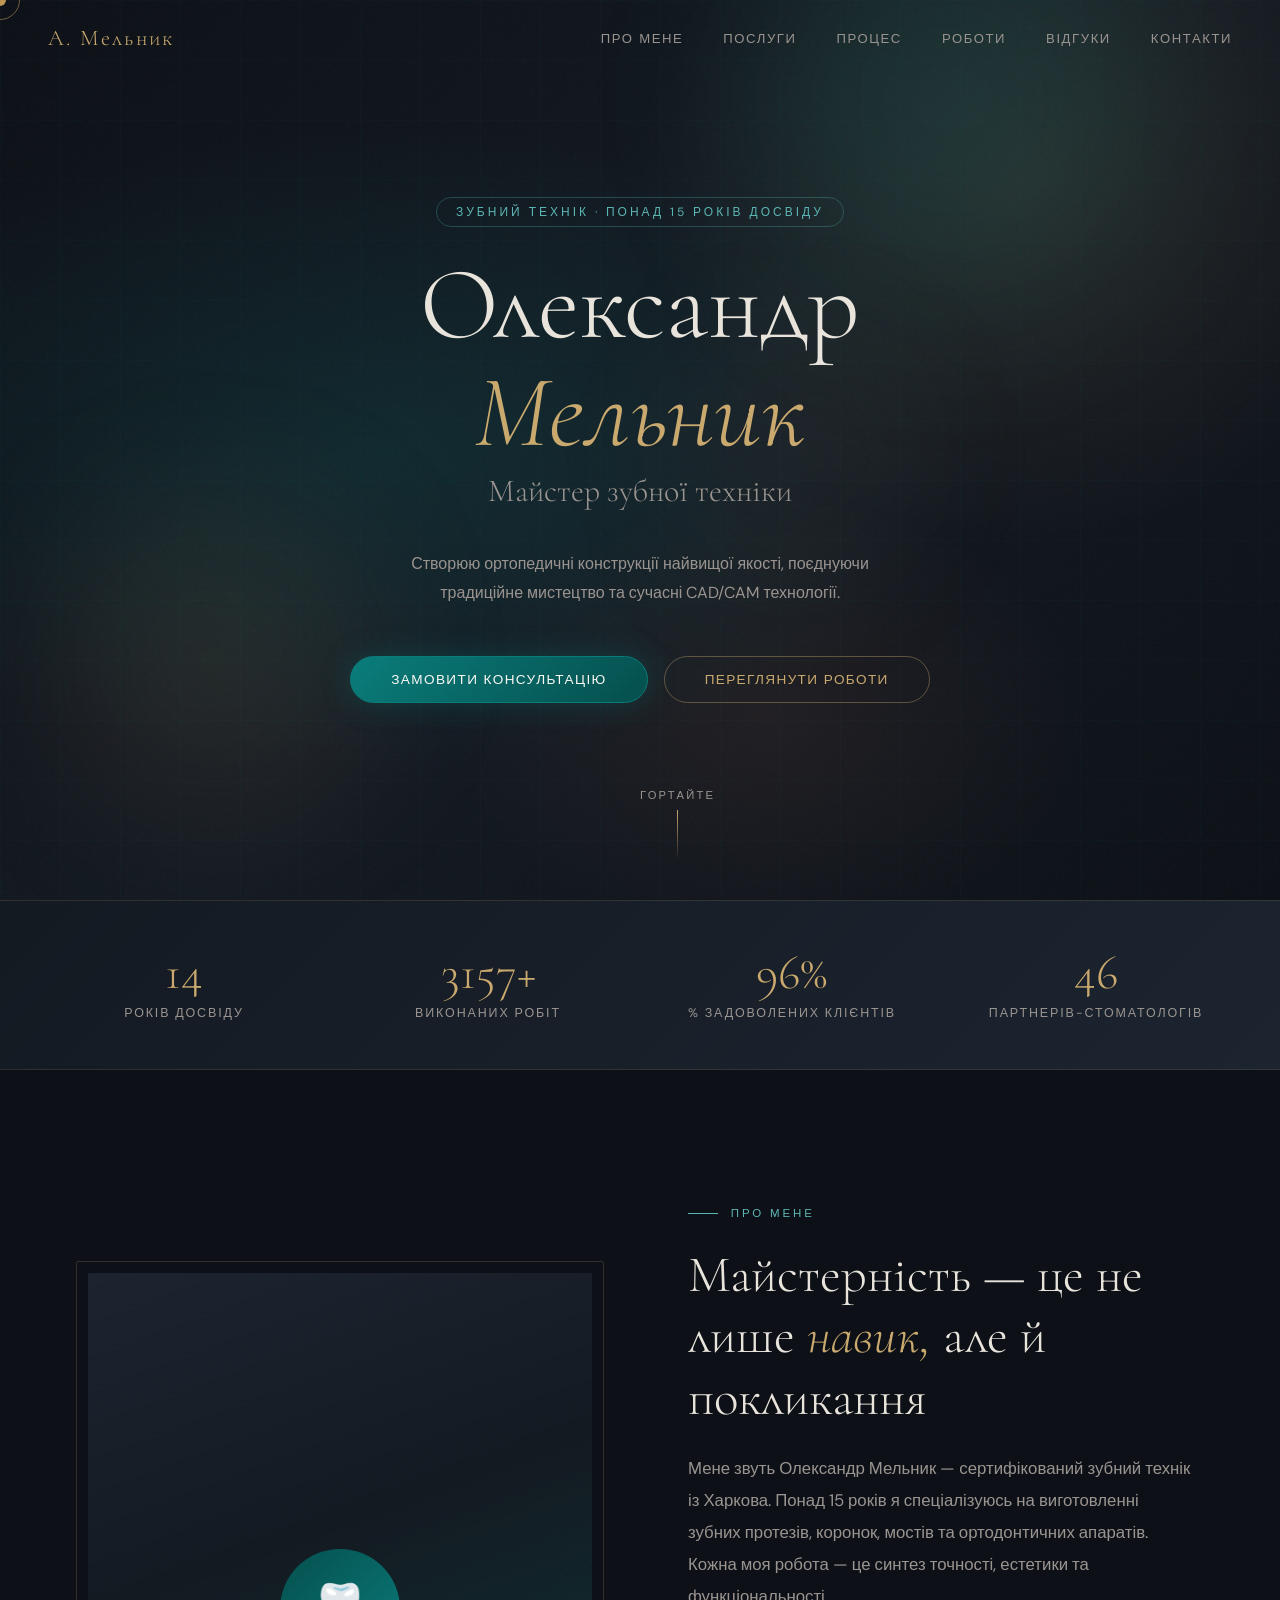
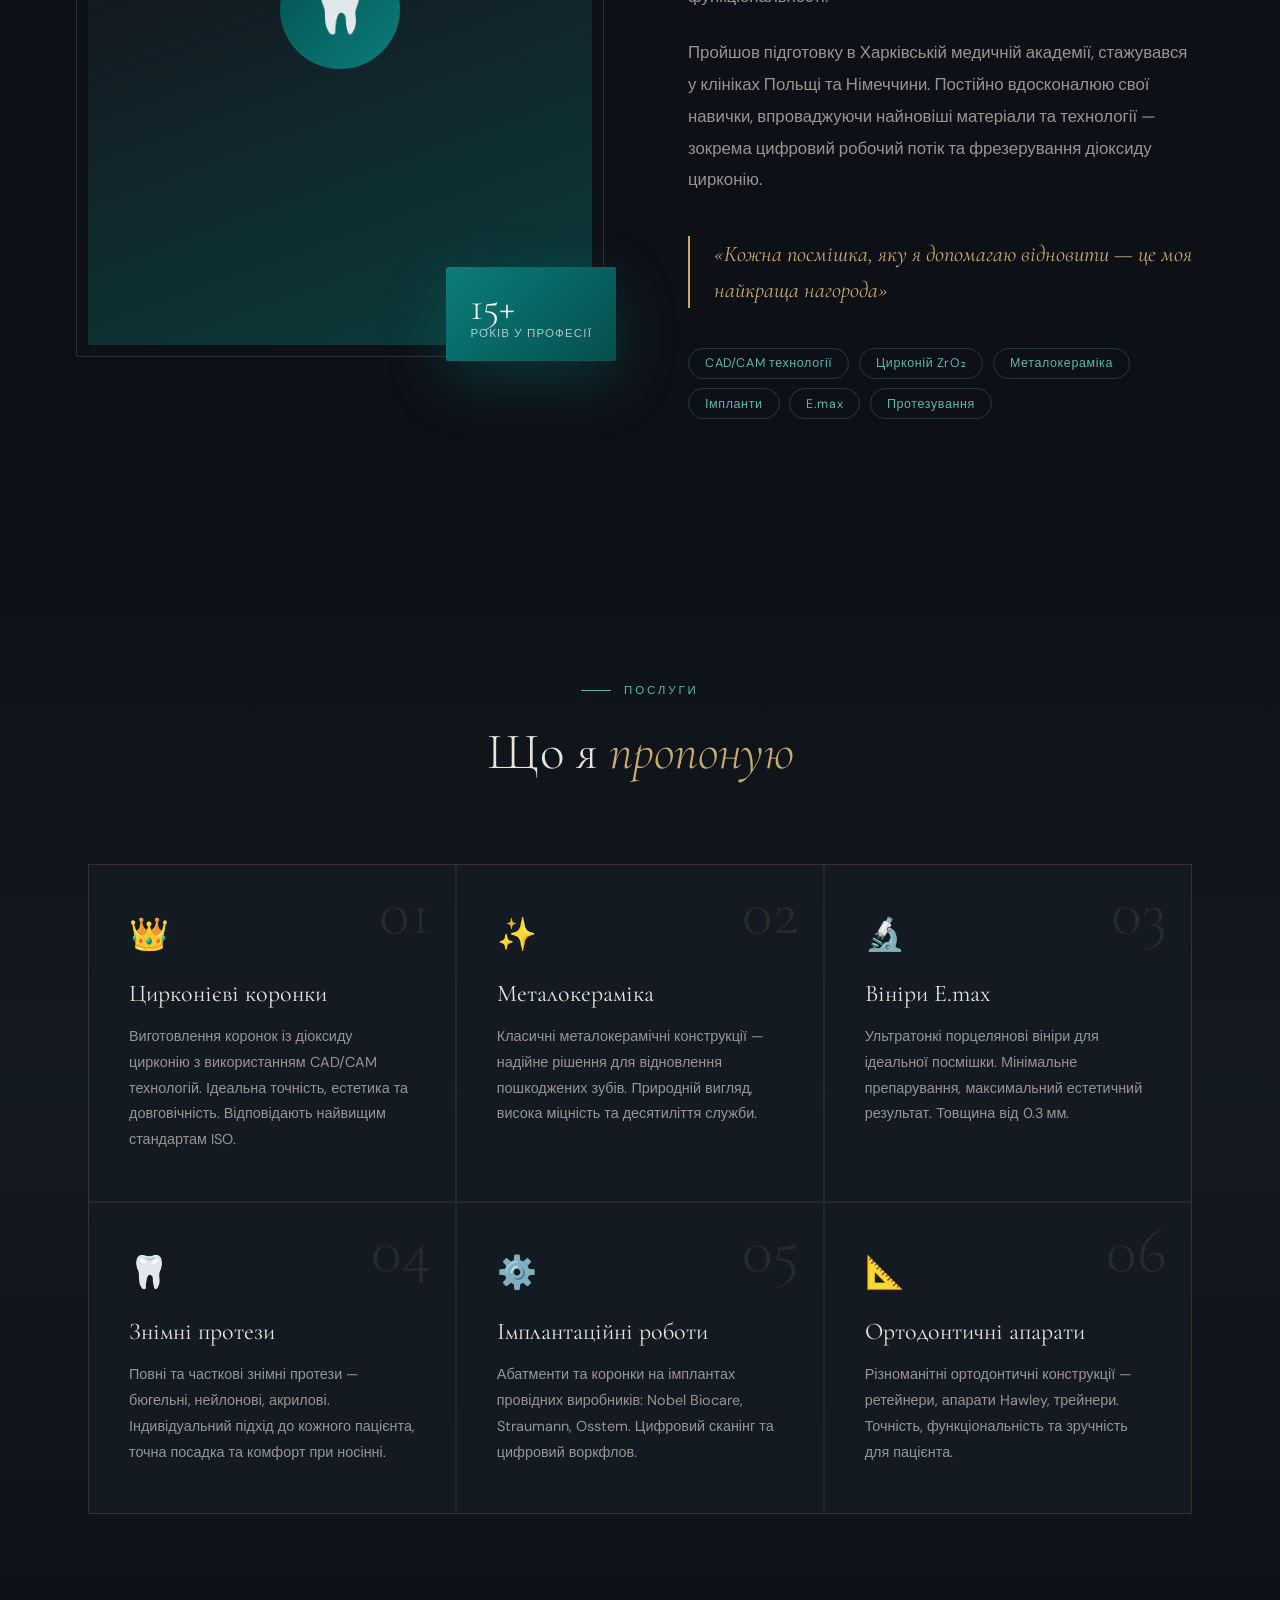
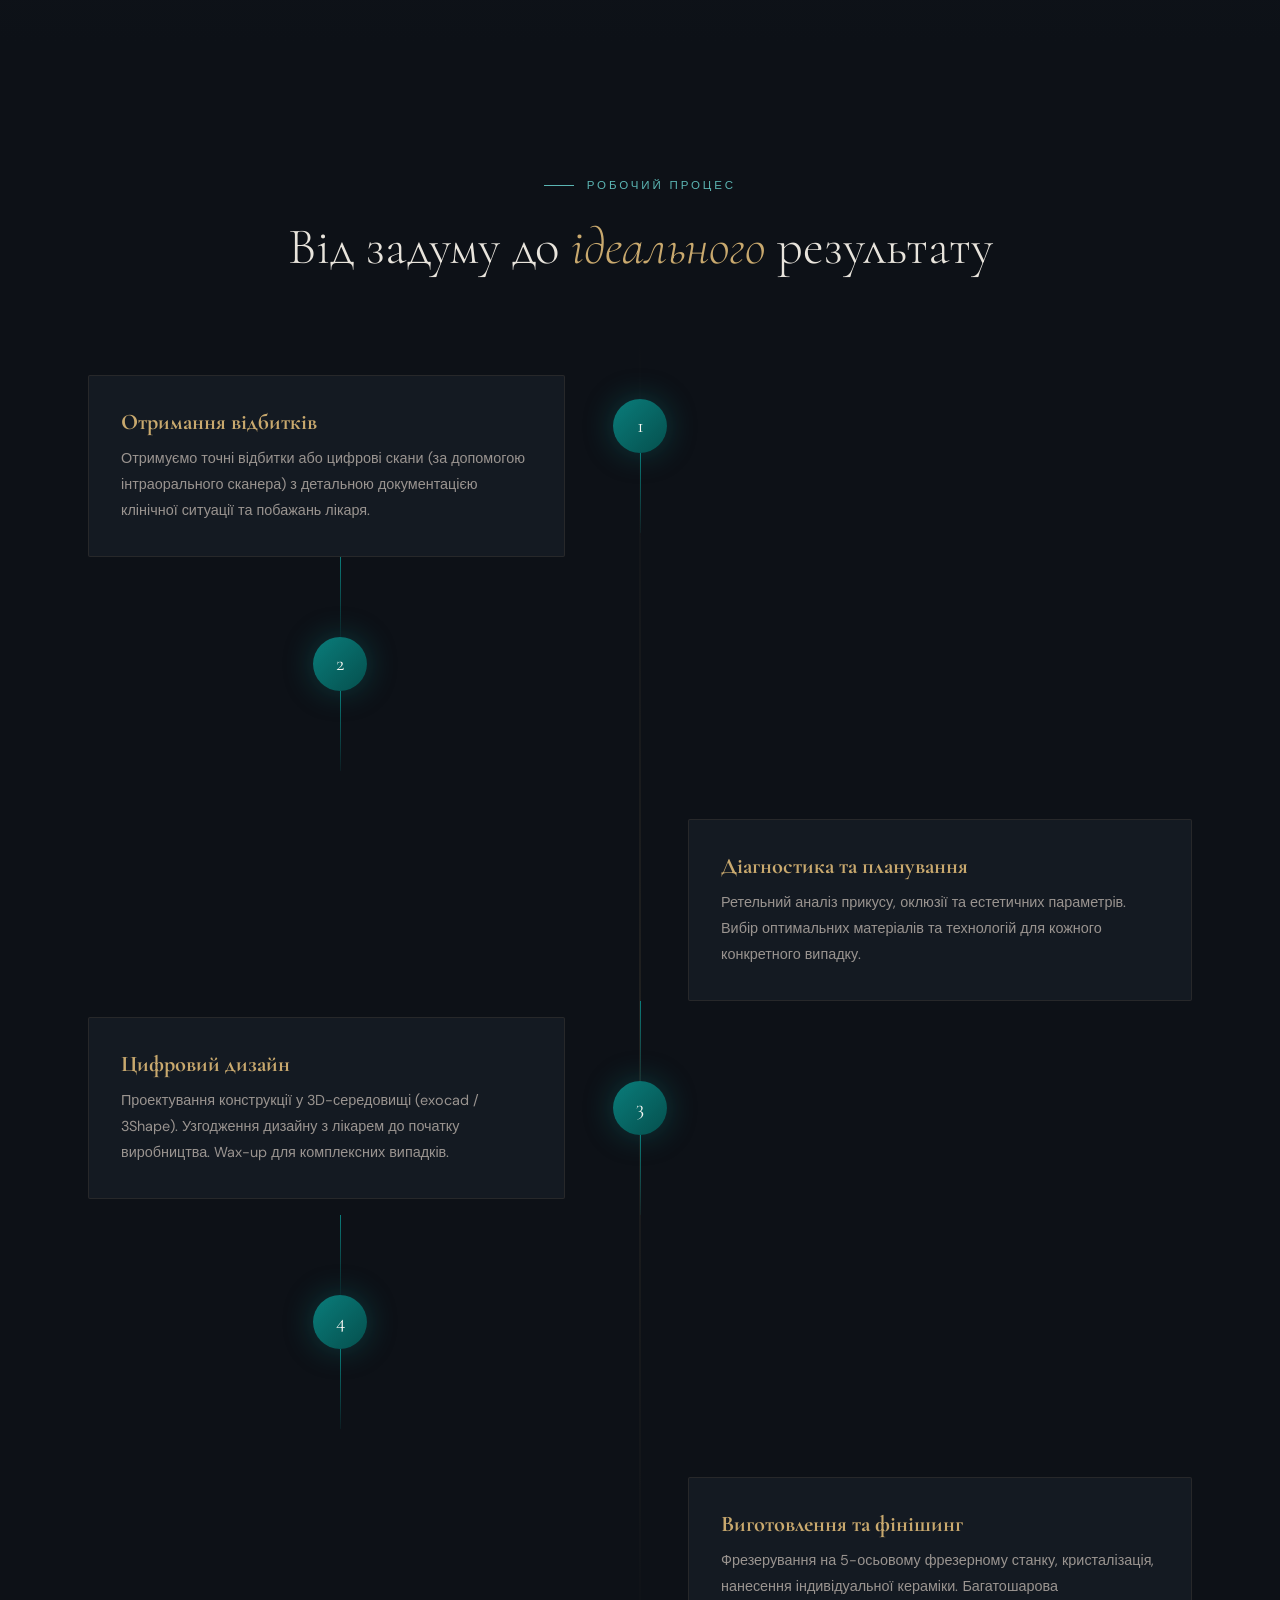
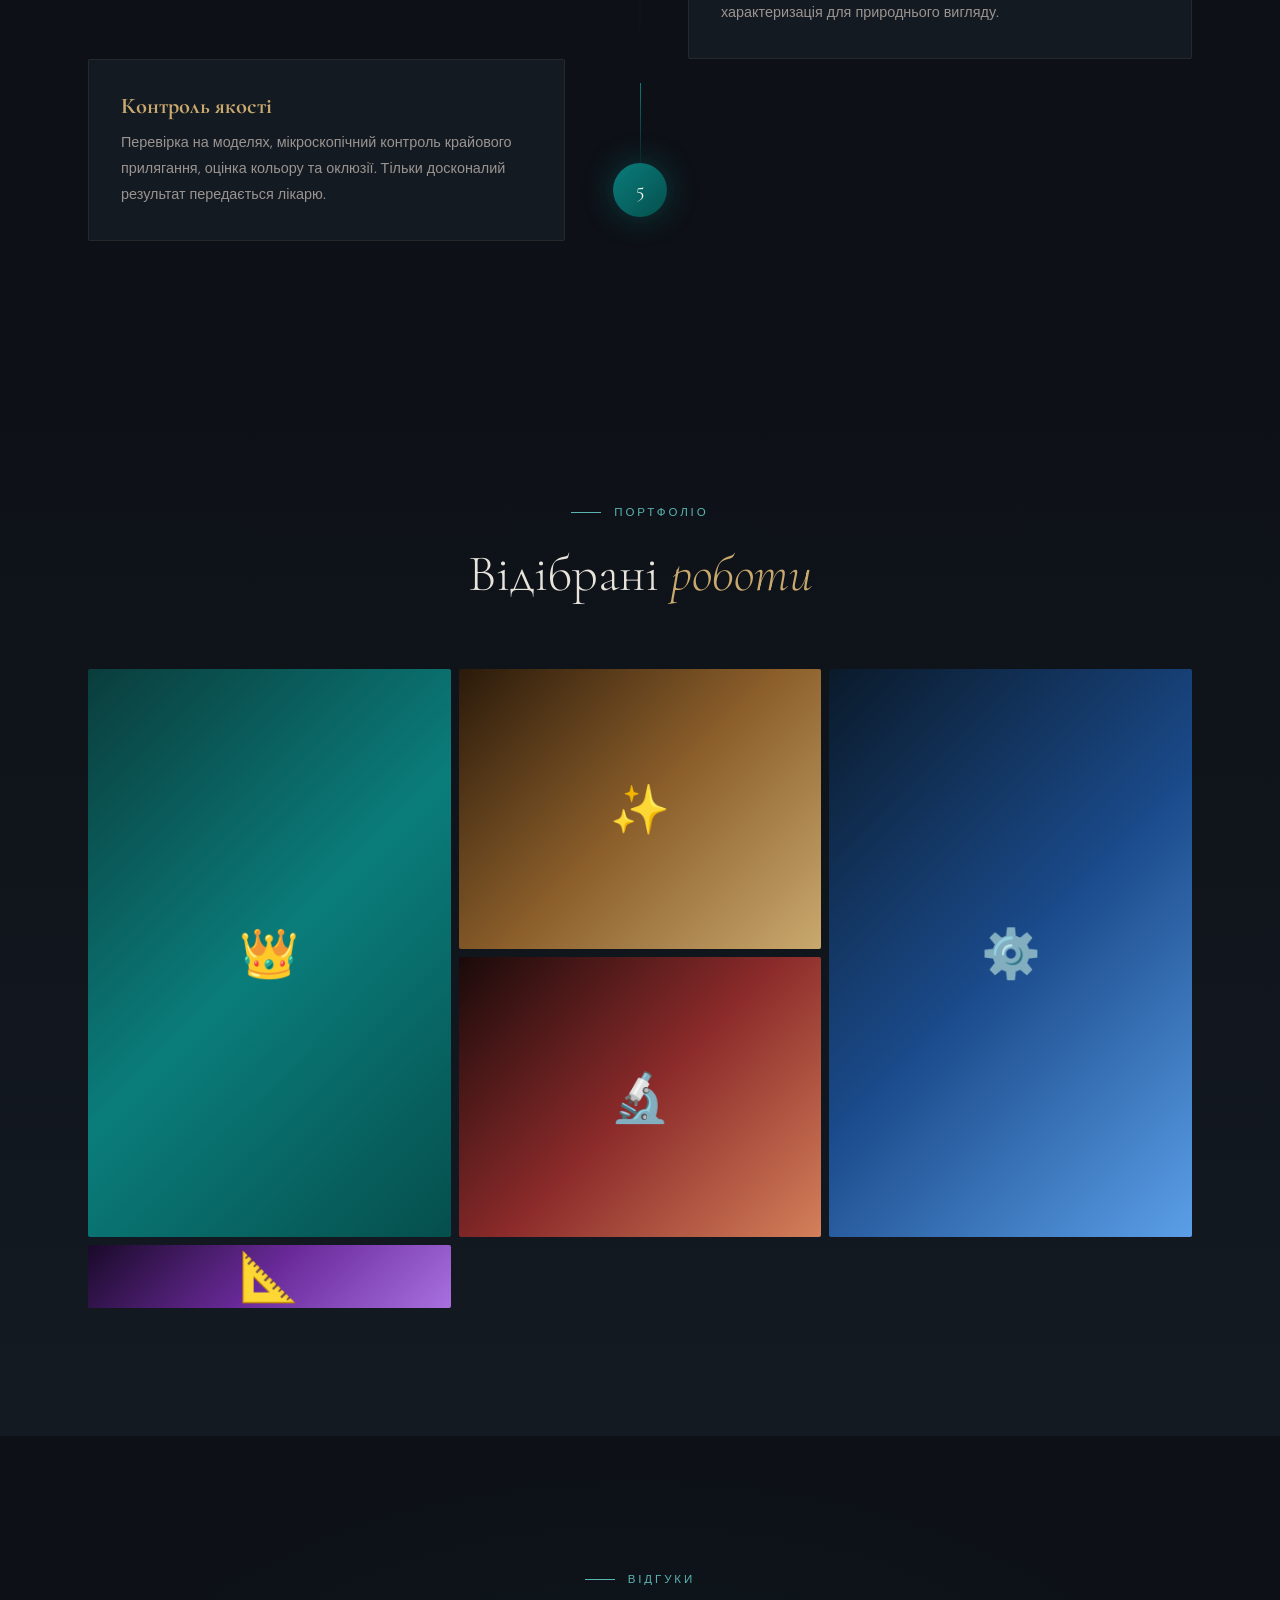
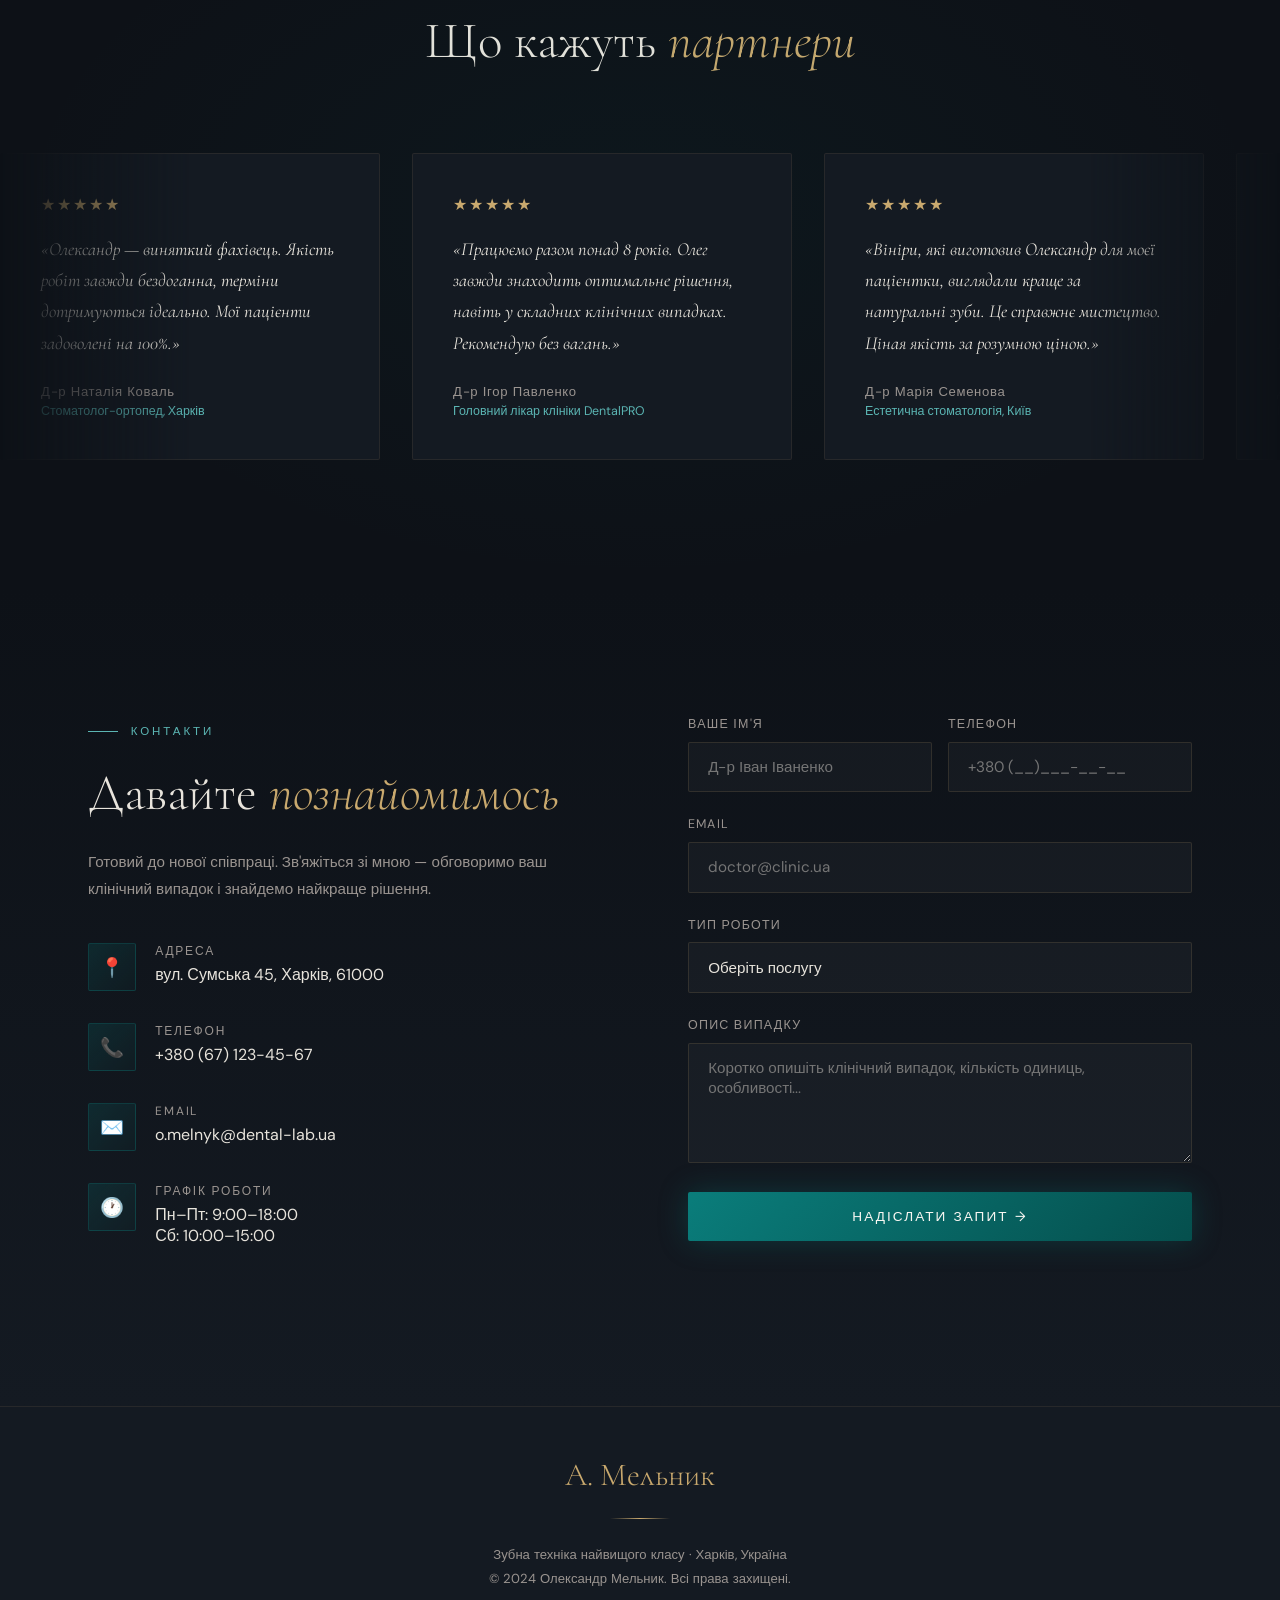
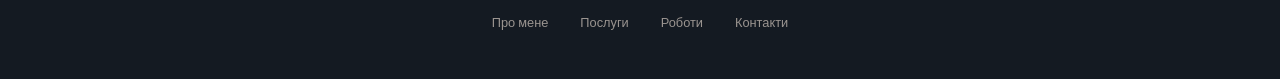
==== index.html @ 87770810 "Rename TRY.html to index.html" ====
<!DOCTYPE html>
<html lang="uk">
<head>
<meta charset="UTF-8">
<meta name="viewport" content="width=device-width, initial-scale=1.0">
<title>Олександр Мельник — Зубний Технік</title>
<link href="https://fonts.googleapis.com/css2?family=Cormorant+Garamond:ital,wght@0,300;0,400;0,600;1,300&family=DM+Sans:wght@300;400;500&display=swap" rel="stylesheet">
<style>
  :root {
    --gold: #C9A96E;
    --gold-light: #E8D5B0;
    --teal: #0A7D7B;
    --teal-dark: #054F4D;
    --teal-light: #5BB5B3;
    --cream: #FAF8F3;
    --dark: #0D1117;
    --dark2: #141A22;
    --dark3: #1C2430;
    --text: #E8E4DC;
    --text-muted: #9A9490;
    --accent: #D4805A;
  }

  * { margin: 0; padding: 0; box-sizing: border-box; }

  html { scroll-behavior: smooth; }

  body {
    font-family: 'DM Sans', sans-serif;
    background: var(--dark);
    color: var(--text);
    overflow-x: hidden;
    cursor: none;
  }

  /* CUSTOM CURSOR */
  .cursor {
    position: fixed; width: 12px; height: 12px;
    background: var(--gold); border-radius: 50%;
    pointer-events: none; z-index: 9999;
    transform: translate(-50%, -50%);
    transition: transform 0.1s, width 0.3s, height 0.3s, background 0.3s;
    mix-blend-mode: difference;
  }
  .cursor-ring {
    position: fixed; width: 40px; height: 40px;
    border: 1px solid rgba(201,169,110,0.5); border-radius: 50%;
    pointer-events: none; z-index: 9998;
    transform: translate(-50%, -50%);
    transition: transform 0.15s ease-out, width 0.3s, height 0.3s;
  }
  .cursor.active { width: 20px; height: 20px; background: var(--teal-light); }
  .cursor-ring.active { width: 60px; height: 60px; opacity: 0.5; }

  /* NOISE OVERLAY */
  body::before {
    content: '';
    position: fixed; inset: 0;
    background-image: url("data:image/svg+xml,%3Csvg viewBox='0 0 256 256' xmlns='http://www.w3.org/2000/svg'%3E%3Cfilter id='noise'%3E%3CfeTurbulence type='fractalNoise' baseFrequency='0.9' numOctaves='4' stitchTiles='stitch'/%3E%3C/filter%3E%3Crect width='100%25' height='100%25' filter='url(%23noise)' opacity='0.04'/%3E%3C/svg%3E");
    pointer-events: none; z-index: 1; opacity: 0.5;
  }

  /* NAV */
  nav {
    position: fixed; top: 0; left: 0; right: 0; z-index: 100;
    padding: 1.5rem 3rem;
    display: flex; align-items: center; justify-content: space-between;
    transition: all 0.4s ease;
  }
  nav.scrolled {
    background: rgba(13,17,23,0.92);
    backdrop-filter: blur(20px);
    border-bottom: 1px solid rgba(201,169,110,0.15);
    padding: 1rem 3rem;
  }
  .nav-logo {
    font-family: 'Cormorant Garamond', serif;
    font-size: 1.4rem; font-weight: 300; letter-spacing: 0.1em;
    color: var(--gold);
    text-decoration: none;
  }
  .nav-links {
    display: flex; gap: 2.5rem; list-style: none;
  }
  .nav-links a {
    text-decoration: none; color: var(--text-muted);
    font-size: 0.82rem; letter-spacing: 0.12em; text-transform: uppercase;
    transition: color 0.3s; position: relative;
  }
  .nav-links a::after {
    content: ''; position: absolute; bottom: -4px; left: 0; right: 0;
    height: 1px; background: var(--gold); transform: scaleX(0);
    transition: transform 0.3s;
  }
  .nav-links a:hover { color: var(--gold); }
  .nav-links a:hover::after { transform: scaleX(1); }

  /* HERO */
  #hero {
    min-height: 100vh; position: relative;
    display: flex; align-items: center; justify-content: center;
    overflow: hidden;
  }

  .hero-bg {
    position: absolute; inset: 0;
    background: radial-gradient(ellipse 80% 60% at 30% 50%, rgba(10,125,123,0.18) 0%, transparent 60%),
                radial-gradient(ellipse 60% 80% at 80% 20%, rgba(201,169,110,0.12) 0%, transparent 50%),
                radial-gradient(ellipse 50% 50% at 60% 80%, rgba(212,128,90,0.08) 0%, transparent 50%),
                linear-gradient(135deg, #0D1117 0%, #141A22 50%, #0D1117 100%);
  }

  .hero-grid {
    position: absolute; inset: 0; opacity: 0.04;
    background-image:
      linear-gradient(var(--teal) 1px, transparent 1px),
      linear-gradient(90deg, var(--teal) 1px, transparent 1px);
    background-size: 60px 60px;
  }

  .hero-orb {
    position: absolute; border-radius: 50%;
    filter: blur(80px); animation: float 8s ease-in-out infinite;
  }
  .orb1 { width: 400px; height: 400px; top: -100px; right: 10%; background: rgba(10,125,123,0.15); }
  .orb2 { width: 300px; height: 300px; bottom: 10%; left: 5%; background: rgba(201,169,110,0.1); animation-delay: -4s; }
  .orb3 { width: 200px; height: 200px; top: 40%; right: 30%; background: rgba(212,128,90,0.08); animation-delay: -2s; }

  @keyframes float {
    0%, 100% { transform: translateY(0px) scale(1); }
    50% { transform: translateY(-30px) scale(1.05); }
  }

  .hero-content {
    position: relative; z-index: 2; max-width: 900px;
    padding: 0 2rem; text-align: center;
  }
  .hero-tag {
    display: inline-block;
    font-size: 0.75rem; letter-spacing: 0.25em; text-transform: uppercase;
    color: var(--teal-light); margin-bottom: 1.5rem;
    padding: 0.4rem 1.2rem;
    border: 1px solid rgba(91,181,179,0.3); border-radius: 2rem;
    opacity: 0; animation: fadeUp 0.8s 0.3s forwards;
  }
  .hero-title {
    font-family: 'Cormorant Garamond', serif;
    font-size: clamp(3.5rem, 8vw, 7rem);
    font-weight: 300; line-height: 1.05;
    margin-bottom: 0.3rem;
    opacity: 0; animation: fadeUp 0.8s 0.5s forwards;
  }
  .hero-title em { font-style: italic; color: var(--gold); }
  .hero-title-sub {
    font-family: 'Cormorant Garamond', serif;
    font-size: clamp(1.2rem, 3vw, 2rem);
    font-weight: 300; color: var(--text-muted);
    margin-bottom: 2.5rem;
    opacity: 0; animation: fadeUp 0.8s 0.7s forwards;
  }
  .hero-desc {
    font-size: 1rem; color: var(--text-muted); max-width: 500px;
    margin: 0 auto 3rem; line-height: 1.8;
    opacity: 0; animation: fadeUp 0.8s 0.9s forwards;
  }
  .hero-cta {
    display: flex; gap: 1rem; justify-content: center; flex-wrap: wrap;
    opacity: 0; animation: fadeUp 0.8s 1.1s forwards;
  }
  .btn-primary {
    padding: 0.9rem 2.5rem;
    background: linear-gradient(135deg, var(--teal) 0%, var(--teal-dark) 100%);
    color: var(--cream); text-decoration: none;
    font-size: 0.85rem; letter-spacing: 0.1em; text-transform: uppercase;
    border-radius: 3rem; transition: all 0.3s;
    border: 1px solid var(--teal);
    box-shadow: 0 0 30px rgba(10,125,123,0.3);
  }
  .btn-primary:hover {
    transform: translateY(-2px);
    box-shadow: 0 0 50px rgba(10,125,123,0.5);
  }
  .btn-outline {
    padding: 0.9rem 2.5rem;
    background: transparent; color: var(--gold);
    text-decoration: none; font-size: 0.85rem;
    letter-spacing: 0.1em; text-transform: uppercase;
    border-radius: 3rem; transition: all 0.3s;
    border: 1px solid rgba(201,169,110,0.4);
  }
  .btn-outline:hover {
    background: rgba(201,169,110,0.1);
    transform: translateY(-2px);
    border-color: var(--gold);
  }

  .hero-scroll {
    position: absolute; bottom: 2.5rem; left: 50%; transform: translateX(-50%);
    display: flex; flex-direction: column; align-items: center; gap: 0.5rem;
    opacity: 0; animation: fadeUp 0.8s 1.5s forwards;
  }
  .hero-scroll span { font-size: 0.7rem; letter-spacing: 0.2em; text-transform: uppercase; color: var(--text-muted); }
  .scroll-line {
    width: 1px; height: 50px;
    background: linear-gradient(to bottom, var(--gold), transparent);
    animation: scrollPulse 2s ease-in-out infinite;
  }
  @keyframes scrollPulse {
    0%, 100% { opacity: 0.4; }
    50% { opacity: 1; }
  }

  @keyframes fadeUp {
    from { opacity: 0; transform: translateY(30px); }
    to { opacity: 1; transform: translateY(0); }
  }

  /* STATS BAR */
  .stats-bar {
    background: linear-gradient(135deg, var(--dark2) 0%, var(--dark3) 100%);
    border-top: 1px solid rgba(201,169,110,0.15);
    border-bottom: 1px solid rgba(201,169,110,0.15);
    padding: 3rem;
    display: grid; grid-template-columns: repeat(4, 1fr); gap: 2rem;
  }
  .stat-item {
    text-align: center;
    opacity: 0; transform: translateY(20px);
    transition: all 0.6s;
  }
  .stat-item.visible { opacity: 1; transform: translateY(0); }
  .stat-num {
    font-family: 'Cormorant Garamond', serif;
    font-size: 3rem; font-weight: 300; color: var(--gold);
    line-height: 1;
  }
  .stat-label {
    font-size: 0.78rem; letter-spacing: 0.15em; text-transform: uppercase;
    color: var(--text-muted); margin-top: 0.5rem;
  }
  .stat-divider {
    width: 1px; background: rgba(201,169,110,0.2);
  }

  /* SECTION BASE */
  section { position: relative; overflow: hidden; }
  .container { max-width: 1200px; margin: 0 auto; padding: 0 3rem; }

  .section-label {
    display: inline-flex; align-items: center; gap: 0.8rem;
    font-size: 0.72rem; letter-spacing: 0.25em; text-transform: uppercase;
    color: var(--teal-light); margin-bottom: 1.5rem;
  }
  .section-label::before {
    content: ''; width: 30px; height: 1px; background: var(--teal-light);
  }
  .section-title {
    font-family: 'Cormorant Garamond', serif;
    font-size: clamp(2.2rem, 4vw, 3.5rem);
    font-weight: 300; line-height: 1.2;
    margin-bottom: 1.5rem;
  }
  .section-title em { color: var(--gold); font-style: italic; }

  /* ABOUT */
  #about {
    padding: 8rem 0;
    background: var(--dark);
  }
  .about-grid {
    display: grid; grid-template-columns: 1fr 1fr; gap: 6rem; align-items: center;
  }
  .about-image-wrap {
    position: relative; opacity: 0; transform: translateX(-40px);
    transition: all 0.8s;
  }
  .about-image-wrap.visible { opacity: 1; transform: translateX(0); }
  .about-photo {
    width: 100%; aspect-ratio: 3/4; object-fit: cover;
    border-radius: 2px;
    background: linear-gradient(135deg, var(--dark3) 0%, var(--dark2) 100%);
    display: flex; align-items: center; justify-content: center;
    overflow: hidden; position: relative;
  }
  .about-photo-placeholder {
    width: 100%; height: 100%;
    background: linear-gradient(160deg, #1C2430 0%, #141A22 40%, #0A3D3C 100%);
    display: flex; align-items: center; justify-content: center;
    position: relative;
    min-height: 480px;
  }
  .about-photo-icon {
    width: 120px; height: 120px;
    border-radius: 50%;
    background: linear-gradient(135deg, var(--teal-dark), var(--teal));
    display: flex; align-items: center; justify-content: center;
    font-size: 3rem;
  }
  .about-frame {
    position: absolute; inset: -12px; border: 1px solid rgba(201,169,110,0.2);
    border-radius: 2px; pointer-events: none;
  }
  .about-badge {
    position: absolute; bottom: -1rem; right: -1.5rem;
    background: linear-gradient(135deg, var(--teal) 0%, var(--teal-dark) 100%);
    padding: 1.2rem 1.5rem; border-radius: 2px;
    box-shadow: 0 20px 60px rgba(10,125,123,0.3);
  }
  .about-badge-num {
    font-family: 'Cormorant Garamond', serif;
    font-size: 2.5rem; font-weight: 300; color: var(--cream);
    line-height: 1;
  }
  .about-badge-text {
    font-size: 0.72rem; color: rgba(250,248,243,0.7);
    text-transform: uppercase; letter-spacing: 0.1em;
  }
  .about-content {
    opacity: 0; transform: translateX(40px);
    transition: all 0.8s 0.2s;
  }
  .about-content.visible { opacity: 1; transform: translateX(0); }
  .about-text { font-size: 1.05rem; line-height: 1.9; color: var(--text-muted); margin-bottom: 1.5rem; }
  .about-quote {
    font-family: 'Cormorant Garamond', serif;
    font-size: 1.4rem; font-style: italic; color: var(--gold);
    border-left: 2px solid var(--gold); padding-left: 1.5rem;
    margin: 2.5rem 0; line-height: 1.6;
  }
  .about-tags { display: flex; flex-wrap: wrap; gap: 0.6rem; margin-top: 2rem; }
  .tag {
    padding: 0.4rem 1rem;
    border: 1px solid rgba(91,181,179,0.25);
    border-radius: 2rem; font-size: 0.78rem; color: var(--teal-light);
    letter-spacing: 0.05em;
  }

  /* SERVICES */
  #services {
    padding: 8rem 0;
    background: linear-gradient(180deg, var(--dark) 0%, var(--dark2) 50%, var(--dark) 100%);
  }
  .services-header { text-align: center; margin-bottom: 5rem; }
  .services-grid {
    display: grid; grid-template-columns: repeat(3, 1fr); gap: 1.5px;
    background: rgba(201,169,110,0.1);
    border: 1px solid rgba(201,169,110,0.1);
  }
  .service-card {
    background: var(--dark2); padding: 3rem 2.5rem;
    position: relative; overflow: hidden;
    opacity: 0; transform: translateY(30px);
    transition: all 0.6s; cursor: default;
  }
  .service-card.visible { opacity: 1; transform: translateY(0); }
  .service-card::before {
    content: ''; position: absolute; inset: 0;
    background: linear-gradient(135deg, rgba(10,125,123,0.08) 0%, transparent 100%);
    opacity: 0; transition: opacity 0.4s;
  }
  .service-card:hover::before { opacity: 1; }
  .service-card::after {
    content: ''; position: absolute; bottom: 0; left: 0; right: 0;
    height: 2px; background: linear-gradient(90deg, var(--teal), var(--gold));
    transform: scaleX(0); transition: transform 0.4s;
    transform-origin: left;
  }
  .service-card:hover::after { transform: scaleX(1); }
  .service-num {
    font-family: 'Cormorant Garamond', serif;
    font-size: 4rem; font-weight: 300; color: rgba(201,169,110,0.12);
    position: absolute; top: 1rem; right: 1.5rem;
    line-height: 1; pointer-events: none;
  }
  .service-icon { font-size: 2rem; margin-bottom: 1.5rem; }
  .service-title {
    font-family: 'Cormorant Garamond', serif;
    font-size: 1.5rem; font-weight: 400; color: var(--text);
    margin-bottom: 1rem;
  }
  .service-desc { font-size: 0.9rem; line-height: 1.8; color: var(--text-muted); }

  /* PROCESS */
  #process {
    padding: 8rem 0;
    background: var(--dark);
    position: relative;
  }
  .process-line {
    position: absolute; top: 50%; left: 50%; transform: translate(-50%, -50%);
    width: 1px; height: 70%; background: linear-gradient(to bottom, transparent, rgba(201,169,110,0.2), transparent);
  }
  .process-header { text-align: center; margin-bottom: 6rem; }
  .process-steps { display: flex; flex-direction: column; gap: 0; }
  .process-step {
    display: grid; grid-template-columns: 1fr auto 1fr; gap: 3rem;
    align-items: center; position: relative;
    opacity: 0; transition: all 0.7s;
  }
  .process-step.visible { opacity: 1; }
  .process-step:nth-child(odd) .step-content { grid-column: 1; }
  .process-step:nth-child(odd) .step-empty { grid-column: 3; }
  .process-step:nth-child(even) .step-content { grid-column: 3; order: 3; }
  .process-step:nth-child(even) .step-empty { grid-column: 1; order: 1; }
  .step-center { display: flex; flex-direction: column; align-items: center; gap: 0; }
  .step-dot {
    width: 54px; height: 54px; border-radius: 50%;
    background: linear-gradient(135deg, var(--teal) 0%, var(--teal-dark) 100%);
    display: flex; align-items: center; justify-content: center;
    font-family: 'Cormorant Garamond', serif; font-size: 1.3rem; color: var(--cream);
    position: relative; z-index: 1;
    box-shadow: 0 0 30px rgba(10,125,123,0.4);
    flex-shrink: 0;
  }
  .step-connector {
    width: 1px; height: 80px;
    background: linear-gradient(to bottom, var(--teal), rgba(10,125,123,0.1));
  }
  .step-content {
    padding: 2rem;
    background: var(--dark2); border: 1px solid rgba(201,169,110,0.1);
    border-radius: 2px;
  }
  .step-title {
    font-family: 'Cormorant Garamond', serif;
    font-size: 1.4rem; color: var(--gold); margin-bottom: 0.7rem;
  }
  .step-desc { font-size: 0.9rem; line-height: 1.8; color: var(--text-muted); }

  /* GALLERY */
  #gallery {
    padding: 8rem 0;
    background: linear-gradient(180deg, var(--dark) 0%, var(--dark2) 100%);
  }
  .gallery-header { text-align: center; margin-bottom: 4rem; }
  .gallery-grid {
    display: grid;
    grid-template-columns: repeat(3, 1fr);
    grid-template-rows: repeat(2, 280px);
    gap: 8px;
  }
  .gallery-item {
    position: relative; overflow: hidden; border-radius: 2px;
    opacity: 0; transform: scale(0.97);
    transition: all 0.6s;
  }
  .gallery-item.visible { opacity: 1; transform: scale(1); }
  .gallery-item:nth-child(1) { grid-column: 1 / 2; grid-row: 1 / 3; }
  .gallery-item:nth-child(4) { grid-column: 3 / 4; grid-row: 1 / 3; }
  .gallery-inner {
    width: 100%; height: 100%; display: flex; align-items: center; justify-content: center;
    position: relative; overflow: hidden;
  }
  .gallery-bg {
    position: absolute; inset: 0;
    background: linear-gradient(135deg, #1C2430, #0A3D3C);
    transition: transform 0.5s;
  }
  .gallery-item:hover .gallery-bg { transform: scale(1.05); }
  .gallery-icon { font-size: 3rem; position: relative; z-index: 1; }
  .gallery-overlay {
    position: absolute; inset: 0; z-index: 2;
    background: linear-gradient(to top, rgba(13,17,23,0.9) 0%, transparent 60%);
    opacity: 0; transition: opacity 0.4s;
    display: flex; align-items: flex-end; padding: 1.5rem;
  }
  .gallery-item:hover .gallery-overlay { opacity: 1; }
  .gallery-label {
    font-family: 'Cormorant Garamond', serif;
    font-size: 1.2rem; color: var(--cream);
  }

  /* TESTIMONIALS */
  #testimonials {
    padding: 8rem 0;
    background: var(--dark);
    position: relative; overflow: hidden;
  }
  .testimonials-bg {
    position: absolute; inset: 0;
    background: radial-gradient(ellipse 70% 70% at 50% 50%, rgba(10,125,123,0.06) 0%, transparent 70%);
  }
  .testimonials-header { text-align: center; margin-bottom: 5rem; }
  .testimonials-track {
    display: flex; gap: 2rem; overflow: hidden;
    mask: linear-gradient(90deg, transparent, white 15%, white 85%, transparent);
  }
  .testimonials-inner {
    display: flex; gap: 2rem; animation: scrollLeft 30s linear infinite;
    flex-shrink: 0;
  }
  @keyframes scrollLeft {
    from { transform: translateX(0); }
    to { transform: translateX(-50%); }
  }
  .testimonials-track:hover .testimonials-inner { animation-play-state: paused; }
  .review-card {
    flex-shrink: 0; width: 380px;
    background: var(--dark2); border: 1px solid rgba(201,169,110,0.1);
    padding: 2.5rem; border-radius: 2px;
    position: relative;
  }
  .review-stars { color: var(--gold); font-size: 1rem; letter-spacing: 2px; margin-bottom: 1.2rem; }
  .review-text {
    font-family: 'Cormorant Garamond', serif;
    font-size: 1.15rem; line-height: 1.7; color: var(--text); margin-bottom: 1.5rem;
    font-style: italic;
  }
  .review-author { font-size: 0.82rem; color: var(--text-muted); letter-spacing: 0.05em; }
  .review-role { color: var(--teal-light); font-size: 0.78rem; margin-top: 0.2rem; }

  /* CONTACT */
  #contact {
    padding: 8rem 0;
    background: linear-gradient(180deg, var(--dark) 0%, var(--dark2) 100%);
    position: relative;
  }
  .contact-grid { display: grid; grid-template-columns: 1fr 1fr; gap: 6rem; align-items: start; }
  .contact-info { opacity: 0; transform: translateX(-30px); transition: all 0.8s; }
  .contact-info.visible { opacity: 1; transform: translateX(0); }
  .contact-item {
    display: flex; gap: 1.2rem; margin-bottom: 2rem; align-items: flex-start;
  }
  .contact-icon-wrap {
    width: 48px; height: 48px; flex-shrink: 0;
    background: linear-gradient(135deg, rgba(10,125,123,0.2) 0%, rgba(10,125,123,0.05) 100%);
    border: 1px solid rgba(10,125,123,0.3); border-radius: 2px;
    display: flex; align-items: center; justify-content: center; font-size: 1.2rem;
  }
  .contact-detail-label { font-size: 0.75rem; text-transform: uppercase; letter-spacing: 0.15em; color: var(--text-muted); margin-bottom: 0.3rem; }
  .contact-detail-val { font-size: 1rem; color: var(--text); }
  .contact-form { opacity: 0; transform: translateX(30px); transition: all 0.8s 0.2s; }
  .contact-form.visible { opacity: 1; transform: translateX(0); }
  .form-group { margin-bottom: 1.5rem; }
  .form-group label { display: block; font-size: 0.78rem; letter-spacing: 0.1em; text-transform: uppercase; color: var(--text-muted); margin-bottom: 0.6rem; }
  .form-group input, .form-group textarea, .form-group select {
    width: 100%; padding: 0.9rem 1.2rem;
    background: rgba(255,255,255,0.03); border: 1px solid rgba(201,169,110,0.15);
    color: var(--text); border-radius: 2px; font-family: 'DM Sans', sans-serif;
    font-size: 0.95rem; transition: border-color 0.3s; outline: none;
    -webkit-appearance: none;
  }
  .form-group input:focus, .form-group textarea:focus, .form-group select:focus {
    border-color: rgba(91,181,179,0.5);
    background: rgba(10,125,123,0.05);
  }
  .form-group textarea { resize: vertical; min-height: 120px; }
  .form-group select { cursor: pointer; }
  .form-group select option { background: var(--dark2); }
  .form-row { display: grid; grid-template-columns: 1fr 1fr; gap: 1rem; }
  .btn-submit {
    width: 100%; padding: 1rem;
    background: linear-gradient(135deg, var(--teal) 0%, var(--teal-dark) 100%);
    color: var(--cream); border: none; border-radius: 2px;
    font-family: 'DM Sans', sans-serif; font-size: 0.85rem;
    letter-spacing: 0.15em; text-transform: uppercase; cursor: pointer;
    transition: all 0.3s; box-shadow: 0 0 30px rgba(10,125,123,0.3);
  }
  .btn-submit:hover {
    box-shadow: 0 0 50px rgba(10,125,123,0.5);
    transform: translateY(-2px);
  }

  /* FOOTER */
  footer {
    background: var(--dark2);
    border-top: 1px solid rgba(201,169,110,0.1);
    padding: 3rem; text-align: center;
  }
  .footer-logo {
    font-family: 'Cormorant Garamond', serif;
    font-size: 2rem; font-weight: 300; color: var(--gold); margin-bottom: 1rem;
  }
  .footer-text { font-size: 0.82rem; color: var(--text-muted); line-height: 1.8; }
  .footer-links { display: flex; gap: 2rem; justify-content: center; margin-top: 1.5rem; }
  .footer-links a { color: var(--text-muted); text-decoration: none; font-size: 0.8rem; transition: color 0.3s; }
  .footer-links a:hover { color: var(--gold); }
  .footer-line {
    width: 60px; height: 1px; background: linear-gradient(90deg, transparent, var(--gold), transparent);
    margin: 1.5rem auto;
  }

  /* MOBILE */
  @media (max-width: 768px) {
    nav { padding: 1rem 1.5rem; }
    nav.scrolled { padding: 0.8rem 1.5rem; }
    .nav-links { display: none; }
    .container { padding: 0 1.5rem; }
    .stats-bar { grid-template-columns: 1fr 1fr; gap: 1.5rem; padding: 2rem 1.5rem; }
    .stat-divider { display: none; }
    .about-grid, .contact-grid { grid-template-columns: 1fr; gap: 3rem; }
    .services-grid { grid-template-columns: 1fr; }
    .gallery-grid { grid-template-columns: 1fr 1fr; grid-template-rows: repeat(3, 200px); }
    .gallery-item:nth-child(1), .gallery-item:nth-child(4) { grid-column: auto; grid-row: auto; }
    .process-step { grid-template-columns: 1fr; }
    .process-step:nth-child(odd) .step-content,
    .process-step:nth-child(even) .step-content { grid-column: 1; order: 2; }
    .step-center { display: none; }
    .step-empty { display: none; }
    .form-row { grid-template-columns: 1fr; }
    body { cursor: auto; }
    .cursor, .cursor-ring { display: none; }
  }
</style>
</head>
<body>

<div class="cursor" id="cursor"></div>
<div class="cursor-ring" id="cursor-ring"></div>

<!-- NAV -->
<nav id="navbar">
  <a href="#hero" class="nav-logo">А. Мельник</a>
  <ul class="nav-links">
    <li><a href="#about">Про мене</a></li>
    <li><a href="#services">Послуги</a></li>
    <li><a href="#process">Процес</a></li>
    <li><a href="#gallery">Роботи</a></li>
    <li><a href="#testimonials">Відгуки</a></li>
    <li><a href="#contact">Контакти</a></li>
  </ul>
</nav>

<!-- HERO -->
<section id="hero">
  <div class="hero-bg"></div>
  <div class="hero-grid"></div>
  <div class="hero-orb orb1"></div>
  <div class="hero-orb orb2"></div>
  <div class="hero-orb orb3"></div>
  <div class="hero-content">
    <div class="hero-tag">Зубний Технік · Понад 15 Років Досвіду</div>
    <h1 class="hero-title">Олександр<br><em>Мельник</em></h1>
    <p class="hero-title-sub">Майстер зубної техніки</p>
    <p class="hero-desc">Створюю ортопедичні конструкції найвищої якості, поєднуючи традиційне мистецтво та сучасні CAD/CAM технології.</p>
    <div class="hero-cta">
      <a href="#contact" class="btn-primary">Замовити консультацію</a>
      <a href="#gallery" class="btn-outline">Переглянути роботи</a>
    </div>
  </div>
  <div class="hero-scroll">
    <span>Гортайте</span>
    <div class="scroll-line"></div>
  </div>
</section>

<!-- STATS -->
<div class="stats-bar" id="stats">
  <div class="stat-item" style="transition-delay:0s">
    <div class="stat-num" data-target="15">0</div>
    <div class="stat-label">Років досвіду</div>
  </div>
  <div class="stat-item" style="transition-delay:0.1s">
    <div class="stat-num" data-target="3200">0</div>
    <div class="stat-label">Виконаних робіт</div>
  </div>
  <div class="stat-item" style="transition-delay:0.2s">
    <div class="stat-num" data-target="98">0</div>
    <div class="stat-label">% задоволених клієнтів</div>
  </div>
  <div class="stat-item" style="transition-delay:0.3s">
    <div class="stat-num" data-target="47">0</div>
    <div class="stat-label">Партнерів-стоматологів</div>
  </div>
</div>

<!-- ABOUT -->
<section id="about">
  <div class="container">
    <div class="about-grid">
      <div class="about-image-wrap">
        <div class="about-photo">
          <div class="about-photo-placeholder">
            <div class="about-photo-icon">🦷</div>
          </div>
        </div>
        <div class="about-frame"></div>
        <div class="about-badge">
          <div class="about-badge-num">15+</div>
          <div class="about-badge-text">Років у професії</div>
        </div>
      </div>
      <div class="about-content">
        <div class="section-label">Про мене</div>
        <h2 class="section-title">Майстерність — це не лише <em>навик,</em> але й покликання</h2>
        <p class="about-text">
          Мене звуть Олександр Мельник — сертифікований зубний технік із Харкова. Понад 15 років я спеціалізуюсь на виготовленні зубних протезів, коронок, мостів та ортодонтичних апаратів. Кожна моя робота — це синтез точності, естетики та функціональності.
        </p>
        <p class="about-text">
          Пройшов підготовку в Харківській медичній академії, стажувався у клініках Польщі та Німеччини. Постійно вдосконалюю свої навички, впроваджуючи найновіші матеріали та технології — зокрема цифровий робочий потік та фрезерування діоксиду цирконію.
        </p>
        <blockquote class="about-quote">
          «Кожна посмішка, яку я допомагаю відновити — це моя найкраща нагорода»
        </blockquote>
        <div class="about-tags">
          <span class="tag">CAD/CAM технології</span>
          <span class="tag">Цирконій ZrO₂</span>
          <span class="tag">Металокераміка</span>
          <span class="tag">Імпланти</span>
          <span class="tag">E.max</span>
          <span class="tag">Протезування</span>
        </div>
      </div>
    </div>
  </div>
</section>

<!-- SERVICES -->
<section id="services">
  <div class="container">
    <div class="services-header">
      <div class="section-label" style="justify-content:center">Послуги</div>
      <h2 class="section-title">Що я <em>пропоную</em></h2>
    </div>
    <div class="services-grid">
      <div class="service-card">
        <div class="service-num">01</div>
        <div class="service-icon">👑</div>
        <h3 class="service-title">Цирконієві коронки</h3>
        <p class="service-desc">Виготовлення коронок із діоксиду цирконію з використанням CAD/CAM технологій. Ідеальна точність, естетика та довговічність. Відповідають найвищим стандартам ISO.</p>
      </div>
      <div class="service-card">
        <div class="service-num">02</div>
        <div class="service-icon">✨</div>
        <h3 class="service-title">Металокераміка</h3>
        <p class="service-desc">Класичні металокерамічні конструкції — надійне рішення для відновлення пошкоджених зубів. Природній вигляд, висока міцність та десятиліття служби.</p>
      </div>
      <div class="service-card">
        <div class="service-num">03</div>
        <div class="service-icon">🔬</div>
        <h3 class="service-title">Вініри E.max</h3>
        <p class="service-desc">Ультратонкі порцелянові вініри для ідеальної посмішки. Мінімальне препарування, максимальний естетичний результат. Товщина від 0.3 мм.</p>
      </div>
      <div class="service-card">
        <div class="service-num">04</div>
        <div class="service-icon">🦷</div>
        <h3 class="service-title">Знімні протези</h3>
        <p class="service-desc">Повні та часткові знімні протези — бюгельні, нейлонові, акрилові. Індивідуальний підхід до кожного пацієнта, точна посадка та комфорт при носінні.</p>
      </div>
      <div class="service-card">
        <div class="service-num">05</div>
        <div class="service-icon">⚙️</div>
        <h3 class="service-title">Імплантаційні роботи</h3>
        <p class="service-desc">Абатменти та коронки на імплантах провідних виробників: Nobel Biocare, Straumann, Osstem. Цифровий сканінг та цифровий воркфлов.</p>
      </div>
      <div class="service-card">
        <div class="service-num">06</div>
        <div class="service-icon">📐</div>
        <h3 class="service-title">Ортодонтичні апарати</h3>
        <p class="service-desc">Різноманітні ортодонтичні конструкції — ретейнери, апарати Hawley, трейнери. Точність, функціональність та зручність для пацієнта.</p>
      </div>
    </div>
  </div>
</section>

<!-- PROCESS -->
<section id="process">
  <div class="process-line"></div>
  <div class="container">
    <div class="process-header">
      <div class="section-label" style="justify-content:center">Робочий процес</div>
      <h2 class="section-title">Від задуму до <em>ідеального</em> результату</h2>
    </div>
    <div class="process-steps">
      <div class="process-step">
        <div class="step-content">
          <h3 class="step-title">Отримання відбитків</h3>
          <p class="step-desc">Отримуємо точні відбитки або цифрові скани (за допомогою інтраорального сканера) з детальною документацією клінічної ситуації та побажань лікаря.</p>
        </div>
        <div class="step-center">
          <div class="step-dot">1</div>
          <div class="step-connector"></div>
        </div>
        <div class="step-empty"></div>
      </div>
      <div class="process-step">
        <div class="step-empty"></div>
        <div class="step-center">
          <div class="step-connector"></div>
          <div class="step-dot">2</div>
          <div class="step-connector"></div>
        </div>
        <div class="step-content">
          <h3 class="step-title">Діагностика та планування</h3>
          <p class="step-desc">Ретельний аналіз прикусу, оклюзії та естетичних параметрів. Вибір оптимальних матеріалів та технологій для кожного конкретного випадку.</p>
        </div>
      </div>
      <div class="process-step">
        <div class="step-content">
          <h3 class="step-title">Цифровий дизайн</h3>
          <p class="step-desc">Проектування конструкції у 3D-середовищі (exocad / 3Shape). Узгодження дизайну з лікарем до початку виробництва. Wax-up для комплексних випадків.</p>
        </div>
        <div class="step-center">
          <div class="step-connector"></div>
          <div class="step-dot">3</div>
          <div class="step-connector"></div>
        </div>
        <div class="step-empty"></div>
      </div>
      <div class="process-step">
        <div class="step-empty"></div>
        <div class="step-center">
          <div class="step-connector"></div>
          <div class="step-dot">4</div>
          <div class="step-connector"></div>
        </div>
        <div class="step-content">
          <h3 class="step-title">Виготовлення та фінішинг</h3>
          <p class="step-desc">Фрезерування на 5-осьовому фрезерному станку, кристалізація, нанесення індивідуальної кераміки. Багатошарова характеризація для природнього вигляду.</p>
        </div>
      </div>
      <div class="process-step">
        <div class="step-content">
          <h3 class="step-title">Контроль якості</h3>
          <p class="step-desc">Перевірка на моделях, мікроскопічний контроль крайового прилягання, оцінка кольору та оклюзії. Тільки досконалий результат передається лікарю.</p>
        </div>
        <div class="step-center">
          <div class="step-connector"></div>
          <div class="step-dot">5</div>
        </div>
        <div class="step-empty"></div>
      </div>
    </div>
  </div>
</section>

<!-- GALLERY -->
<section id="gallery">
  <div class="container">
    <div class="gallery-header">
      <div class="section-label" style="justify-content:center">Портфоліо</div>
      <h2 class="section-title">Відібрані <em>роботи</em></h2>
    </div>
    <div class="gallery-grid">
      <div class="gallery-item">
        <div class="gallery-inner">
          <div class="gallery-bg" style="background:linear-gradient(135deg,#0A3D3C,#0A7D7B,#054F4D)"></div>
          <div class="gallery-icon">👑</div>
          <div class="gallery-overlay"><span class="gallery-label">Цирконієва коронка<br><small style="color:rgba(250,248,243,0.6);font-size:0.8rem">Фронтальний відділ</small></span></div>
        </div>
      </div>
      <div class="gallery-item">
        <div class="gallery-inner">
          <div class="gallery-bg" style="background:linear-gradient(135deg,#2a1a0a,#8B5E2A,#C9A96E)"></div>
          <div class="gallery-icon">✨</div>
          <div class="gallery-overlay"><span class="gallery-label">Вініри E.max<br><small style="color:rgba(250,248,243,0.6);font-size:0.8rem">6 одиниць</small></span></div>
        </div>
      </div>
      <div class="gallery-item">
        <div class="gallery-inner">
          <div class="gallery-bg" style="background:linear-gradient(135deg,#1a0a0a,#8B2A2A,#D4805A)"></div>
          <div class="gallery-icon">🔬</div>
          <div class="gallery-overlay"><span class="gallery-label">Металокераміка<br><small style="color:rgba(250,248,243,0.6);font-size:0.8rem">Мостоподібний протез</small></span></div>
        </div>
      </div>
      <div class="gallery-item">
        <div class="gallery-inner">
          <div class="gallery-bg" style="background:linear-gradient(135deg,#0a1a2a,#1A4A8A,#5B9FE8)"></div>
          <div class="gallery-icon">⚙️</div>
          <div class="gallery-overlay"><span class="gallery-label">Імплантаційна конструкція<br><small style="color:rgba(250,248,243,0.6);font-size:0.8rem">Nobel BioCare</small></span></div>
        </div>
      </div>
      <div class="gallery-item">
        <div class="gallery-inner">
          <div class="gallery-bg" style="background:linear-gradient(135deg,#1a0a2a,#6A2A9A,#A870E0)"></div>
          <div class="gallery-icon">📐</div>
          <div class="gallery-overlay"><span class="gallery-label">Full arch ZrO₂<br><small style="color:rgba(250,248,243,0.6);font-size:0.8rem">12 одиниць</small></span></div>
        </div>
      </div>
    </div>
  </div>
</section>

<!-- TESTIMONIALS -->
<section id="testimonials">
  <div class="testimonials-bg"></div>
  <div class="testimonials-header container">
    <div class="section-label" style="justify-content:center">Відгуки</div>
    <h2 class="section-title">Що кажуть <em>партнери</em></h2>
  </div>
  <div class="testimonials-track">
    <div class="testimonials-inner" id="testimonials-inner">
      <div class="review-card">
        <div class="review-stars">★★★★★</div>
        <p class="review-text">«Олександр — виняткий фахівець. Якість робіт завжди бездоганна, терміни дотримуються ідеально. Мої пацієнти задоволені на 100%.»</p>
        <div class="review-author">Д-р Наталія Коваль</div>
        <div class="review-role">Стоматолог-ортопед, Харків</div>
      </div>
      <div class="review-card">
        <div class="review-stars">★★★★★</div>
        <p class="review-text">«Працюємо разом понад 8 років. Олег завжди знаходить оптимальне рішення, навіть у складних клінічних випадках. Рекомендую без вагань.»</p>
        <div class="review-author">Д-р Ігор Павленко</div>
        <div class="review-role">Головний лікар клініки DentalPRO</div>
      </div>
      <div class="review-card">
        <div class="review-stars">★★★★★</div>
        <p class="review-text">«Вініри, які виготовив Олександр для моєї пацієнтки, виглядали краще за натуральні зуби. Це справжнє мистецтво. Ціная якість за розумною ціною.»</p>
        <div class="review-author">Д-р Марія Семенова</div>
        <div class="review-role">Естетична стоматологія, Київ</div>
      </div>
      <div class="review-card">
        <div class="review-stars">★★★★★</div>
        <p class="review-text">«Складний імплантаційний випадок: 6 імплантів, повна реконструкція. Результат перевершив усі очікування. Цифровий воркфлов на найвищому рівні.»</p>
        <div class="review-author">Д-р Андрій Лисенко</div>
        <div class="review-role">Імплантолог, Клініка SmilePerfect</div>
      </div>
      <div class="review-card">
        <div class="review-stars">★★★★★</div>
        <p class="review-text">«Уже 5 років співпрацюємо. Завжди дотримується стислих термінів, відповідає на запитання в будь-який час. Партнерство, на яке можна покластися.»</p>
        <div class="review-author">Д-р Олена Тимченко</div>
        <div class="review-role">Стоматолог-ортопед, Полтава</div>
      </div>
      <div class="review-card">
        <div class="review-stars">★★★★★</div>
        <p class="review-text">«Бюгельні протези від Олександра сидять ідеально. Пацієнти забувають, що носять знімну конструкцію — настільки комфортно. Неперевершена якість.»</p>
        <div class="review-author">Д-р Василь Кравченко</div>
        <div class="review-role">Ортопедична стоматологія, Дніпро</div>
      </div>
    </div>
  </div>
</section>

<!-- CONTACT -->
<section id="contact">
  <div class="container">
    <div class="contact-grid">
      <div class="contact-info">
        <div class="section-label">Контакти</div>
        <h2 class="section-title">Давайте <em>познайомимось</em></h2>
        <p style="color:var(--text-muted);font-size:0.95rem;line-height:1.8;margin-bottom:2.5rem">
          Готовий до нової співпраці. Зв'яжіться зі мною — обговоримо ваш клінічний випадок і знайдемо найкраще рішення.
        </p>
        <div class="contact-item">
          <div class="contact-icon-wrap">📍</div>
          <div>
            <div class="contact-detail-label">Адреса</div>
            <div class="contact-detail-val">вул. Сумська 45, Харків, 61000</div>
          </div>
        </div>
        <div class="contact-item">
          <div class="contact-icon-wrap">📞</div>
          <div>
            <div class="contact-detail-label">Телефон</div>
            <div class="contact-detail-val">+380 (67) 123-45-67</div>
          </div>
        </div>
        <div class="contact-item">
          <div class="contact-icon-wrap">✉️</div>
          <div>
            <div class="contact-detail-label">Email</div>
            <div class="contact-detail-val">o.melnyk@dental-lab.ua</div>
          </div>
        </div>
        <div class="contact-item">
          <div class="contact-icon-wrap">🕐</div>
          <div>
            <div class="contact-detail-label">Графік роботи</div>
            <div class="contact-detail-val">Пн–Пт: 9:00–18:00<br>Сб: 10:00–15:00</div>
          </div>
        </div>
      </div>
      <div class="contact-form">
        <form onsubmit="handleSubmit(event)">
          <div class="form-row">
            <div class="form-group">
              <label>Ваше ім'я</label>
              <input type="text" placeholder="Д-р Іван Іваненко" required>
            </div>
            <div class="form-group">
              <label>Телефон</label>
              <input type="tel" placeholder="+380 (__)___-__-__">
            </div>
          </div>
          <div class="form-group">
            <label>Email</label>
            <input type="email" placeholder="doctor@clinic.ua" required>
          </div>
          <div class="form-group">
            <label>Тип роботи</label>
            <select>
              <option value="">Оберіть послугу</option>
              <option>Цирконієва коронка</option>
              <option>Металокераміка</option>
              <option>Вініри E.max</option>
              <option>Знімний протез</option>
              <option>Імплантаційна конструкція</option>
              <option>Ортодонтичні апарати</option>
              <option>Інше</option>
            </select>
          </div>
          <div class="form-group">
            <label>Опис випадку</label>
            <textarea placeholder="Коротко опишіть клінічний випадок, кількість одиниць, особливості..."></textarea>
          </div>
          <button type="submit" class="btn-submit" id="submit-btn">Надіслати запит →</button>
        </form>
      </div>
    </div>
  </div>
</section>

<!-- FOOTER -->
<footer>
  <div class="footer-logo">А. Мельник</div>
  <div class="footer-line"></div>
  <p class="footer-text">
    Зубна техніка найвищого класу · Харків, Україна<br>
    © 2024 Олександр Мельник. Всі права захищені.
  </p>
  <div class="footer-links">
    <a href="#about">Про мене</a>
    <a href="#services">Послуги</a>
    <a href="#gallery">Роботи</a>
    <a href="#contact">Контакти</a>
  </div>
</footer>

<script>
// Custom cursor
const cursor = document.getElementById('cursor');
const ring = document.getElementById('cursor-ring');
let mouseX = 0, mouseY = 0;
let ringX = 0, ringY = 0;

document.addEventListener('mousemove', e => {
  mouseX = e.clientX; mouseY = e.clientY;
  cursor.style.left = mouseX + 'px';
  cursor.style.top = mouseY + 'px';
});

function animateRing() {
  ringX += (mouseX - ringX) * 0.12;
  ringY += (mouseY - ringY) * 0.12;
  ring.style.left = ringX + 'px';
  ring.style.top = ringY + 'px';
  requestAnimationFrame(animateRing);
}
animateRing();

document.querySelectorAll('a, button, .service-card, .gallery-item').forEach(el => {
  el.addEventListener('mouseenter', () => { cursor.classList.add('active'); ring.classList.add('active'); });
  el.addEventListener('mouseleave', () => { cursor.classList.remove('active'); ring.classList.remove('active'); });
});

// Navbar scroll
const navbar = document.getElementById('navbar');
window.addEventListener('scroll', () => {
  navbar.classList.toggle('scrolled', window.scrollY > 50);
});

// Scroll animations
const observer = new IntersectionObserver((entries) => {
  entries.forEach((entry, i) => {
    if (entry.isIntersecting) {
      entry.target.classList.add('visible');
      observer.unobserve(entry.target);
    }
  });
}, { threshold: 0.15 });

document.querySelectorAll('.stat-item, .about-image-wrap, .about-content, .service-card, .process-step, .gallery-item, .contact-info, .contact-form').forEach(el => {
  observer.observe(el);
});

// Counter animation
function animateCounter(el, target) {
  let current = 0;
  const duration = 1800;
  const step = target / (duration / 16);
  const timer = setInterval(() => {
    current = Math.min(current + step, target);
    el.textContent = Math.floor(current) + (target === 98 ? '%' : (target > 100 ? '+' : ''));
    if (current >= target) clearInterval(timer);
  }, 16);
}

const statsObserver = new IntersectionObserver(entries => {
  if (entries[0].isIntersecting) {
    document.querySelectorAll('.stat-num').forEach(el => {
      animateCounter(el, parseInt(el.dataset.target));
    });
    statsObserver.disconnect();
  }
}, { threshold: 0.3 });
statsObserver.observe(document.getElementById('stats'));

// Service card stagger
const serviceCards = document.querySelectorAll('.service-card');
serviceCards.forEach((card, i) => {
  card.style.transitionDelay = `${i * 0.08}s`;
});

// Duplicate testimonials for infinite scroll
const inner = document.getElementById('testimonials-inner');
inner.innerHTML += inner.innerHTML;

// Process step stagger
document.querySelectorAll('.process-step').forEach((step, i) => {
  step.style.transitionDelay = `${i * 0.15}s`;
});

// Gallery stagger
document.querySelectorAll('.gallery-item').forEach((item, i) => {
  item.style.transitionDelay = `${i * 0.1}s`;
});

// Form submit
function handleSubmit(e) {
  e.preventDefault();
  const btn = document.getElementById('submit-btn');
  btn.textContent = '✓ Запит надіслано!';
  btn.style.background = 'linear-gradient(135deg, #1D9E75, #0F6E56)';
  setTimeout(() => {
    btn.textContent = 'Надіслати запит →';
    btn.style.background = '';
    e.target.reset();
  }, 3000);
}

// Parallax hero orbs
document.addEventListener('mousemove', e => {
  const x = (e.clientX / window.innerWidth - 0.5) * 20;
  const y = (e.clientY / window.innerHeight - 0.5) * 20;
  document.querySelector('.orb1').style.transform = `translate(${x * 0.5}px, ${y * 0.5}px)`;
  document.querySelector('.orb2').style.transform = `translate(${-x * 0.3}px, ${-y * 0.3}px)`;
  document.querySelector('.orb3').style.transform = `translate(${x * 0.8}px, ${y * 0.8}px)`;
});

// Smooth scroll for anchor links
document.querySelectorAll('a[href^="#"]').forEach(a => {
  a.addEventListener('click', e => {
    e.preventDefault();
    const target = document.querySelector(a.getAttribute('href'));
    if (target) target.scrollIntoView({ behavior: 'smooth', block: 'start' });
  });
});
</script>
</body>
</html>
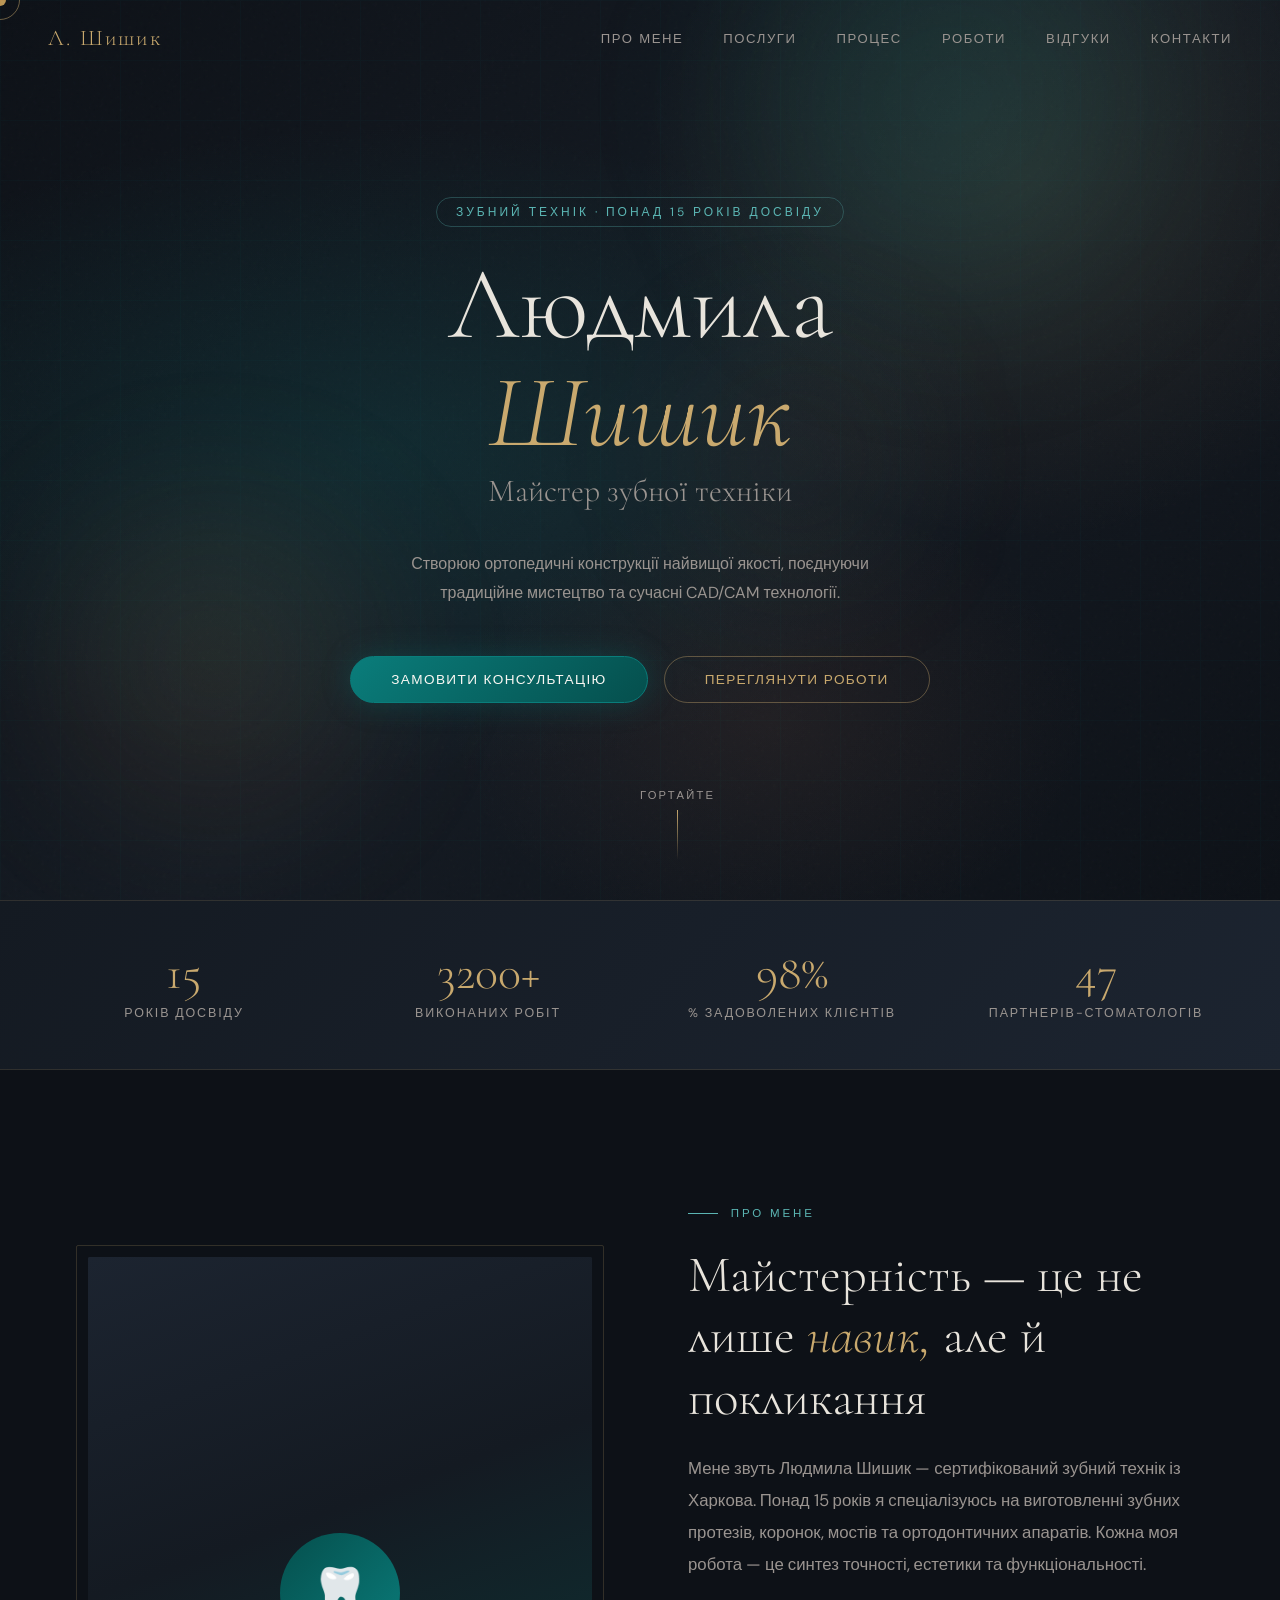
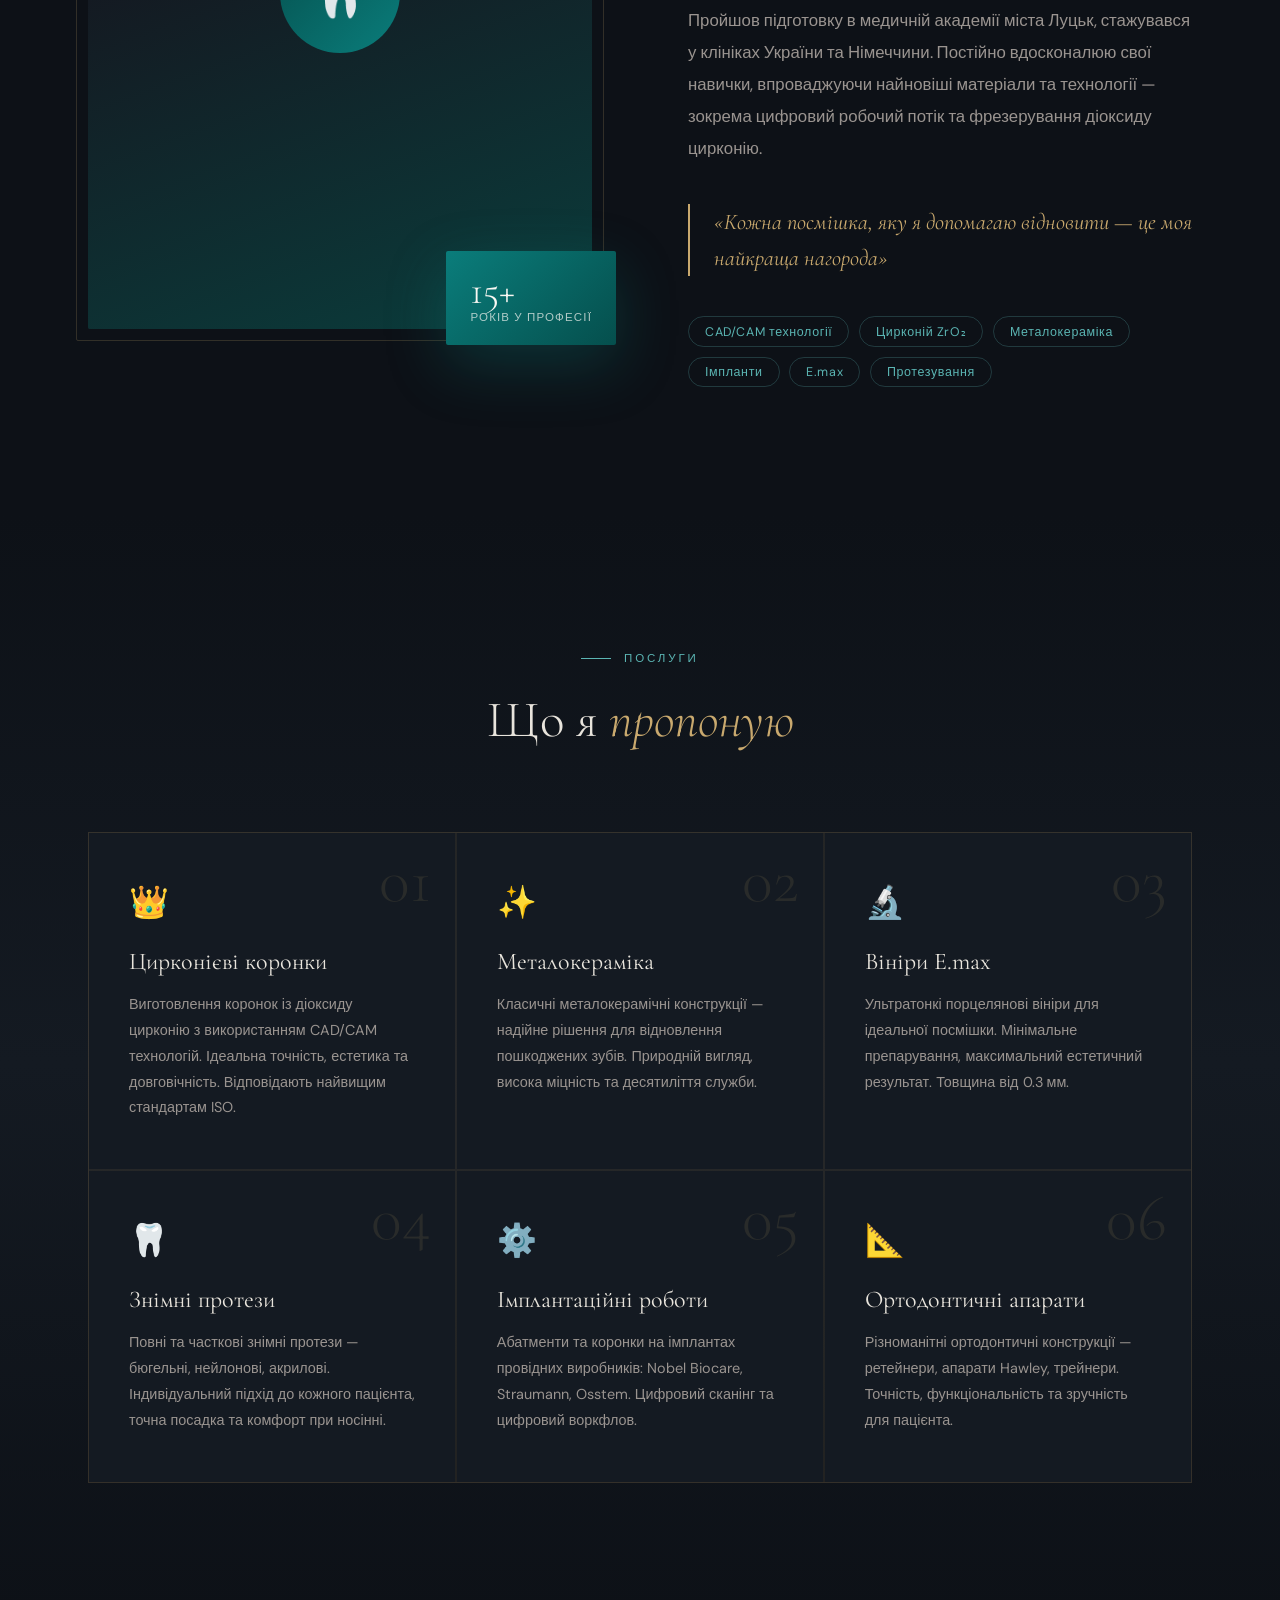
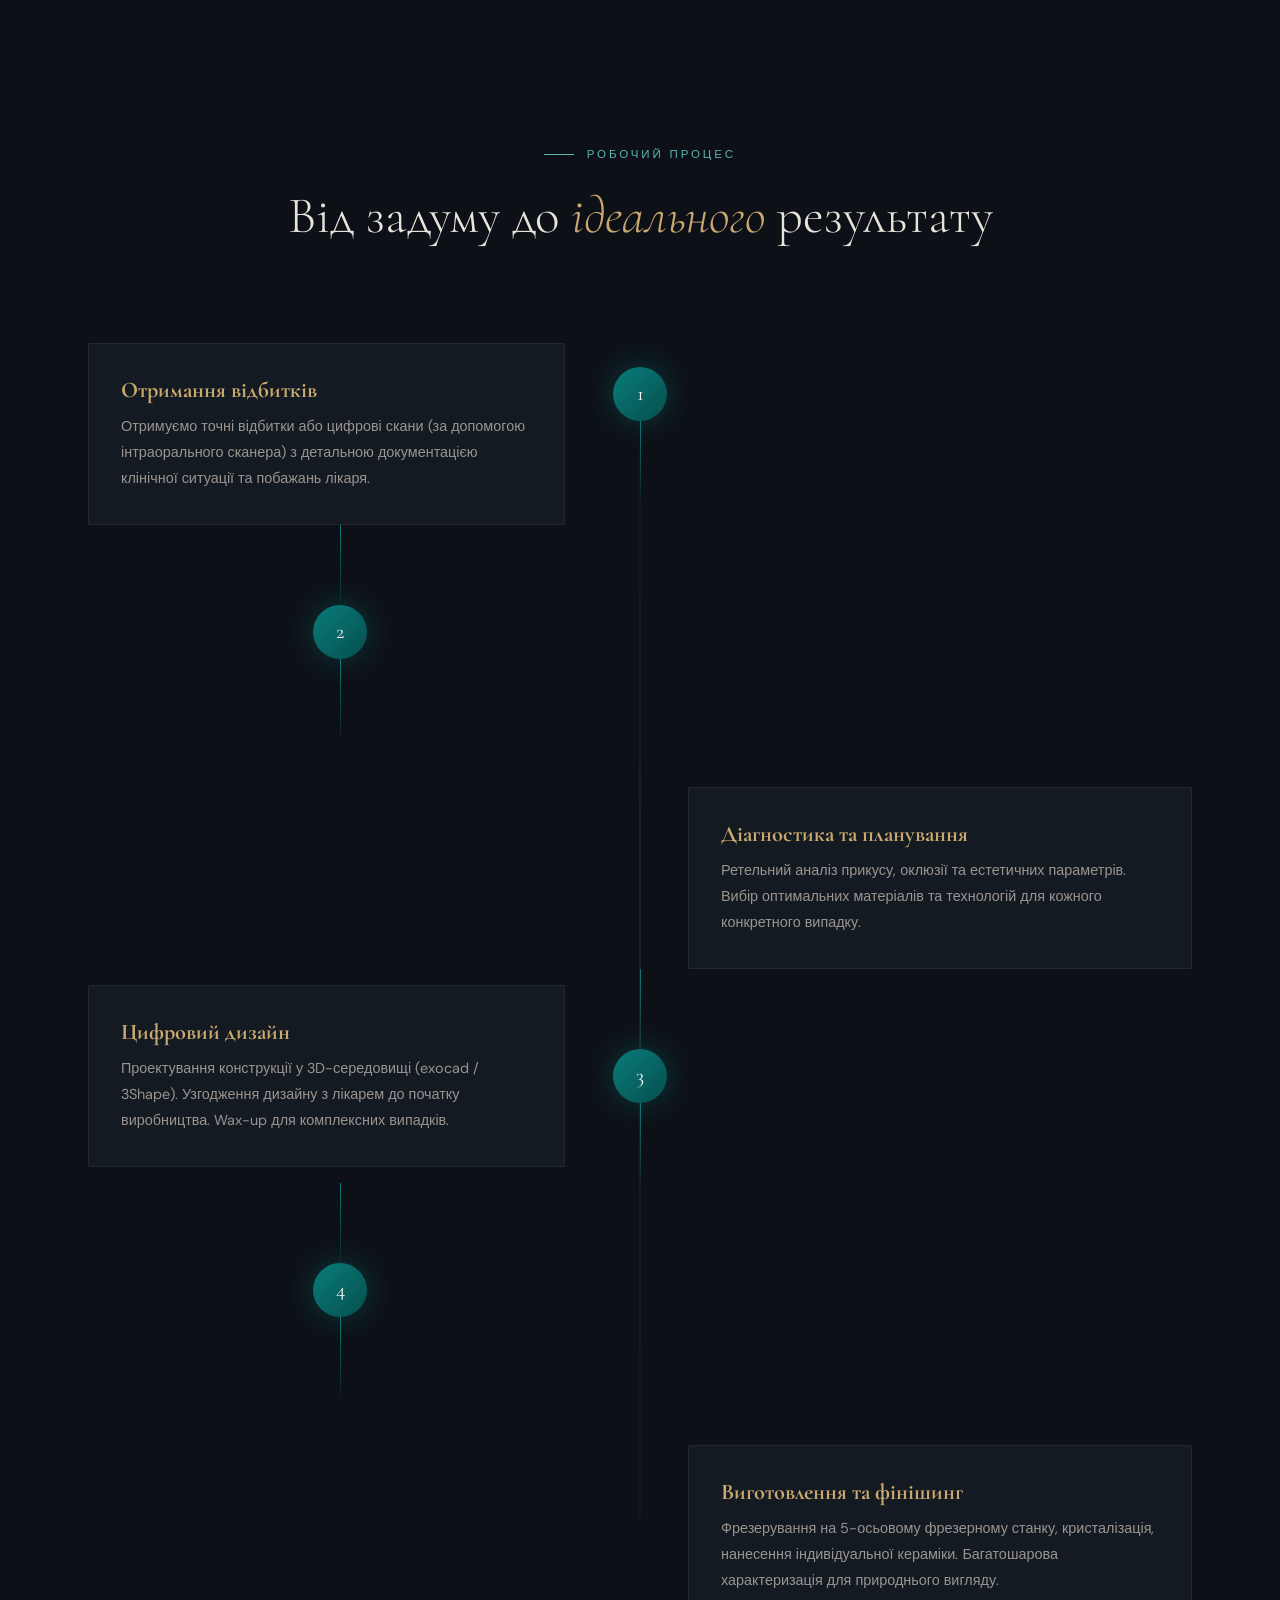
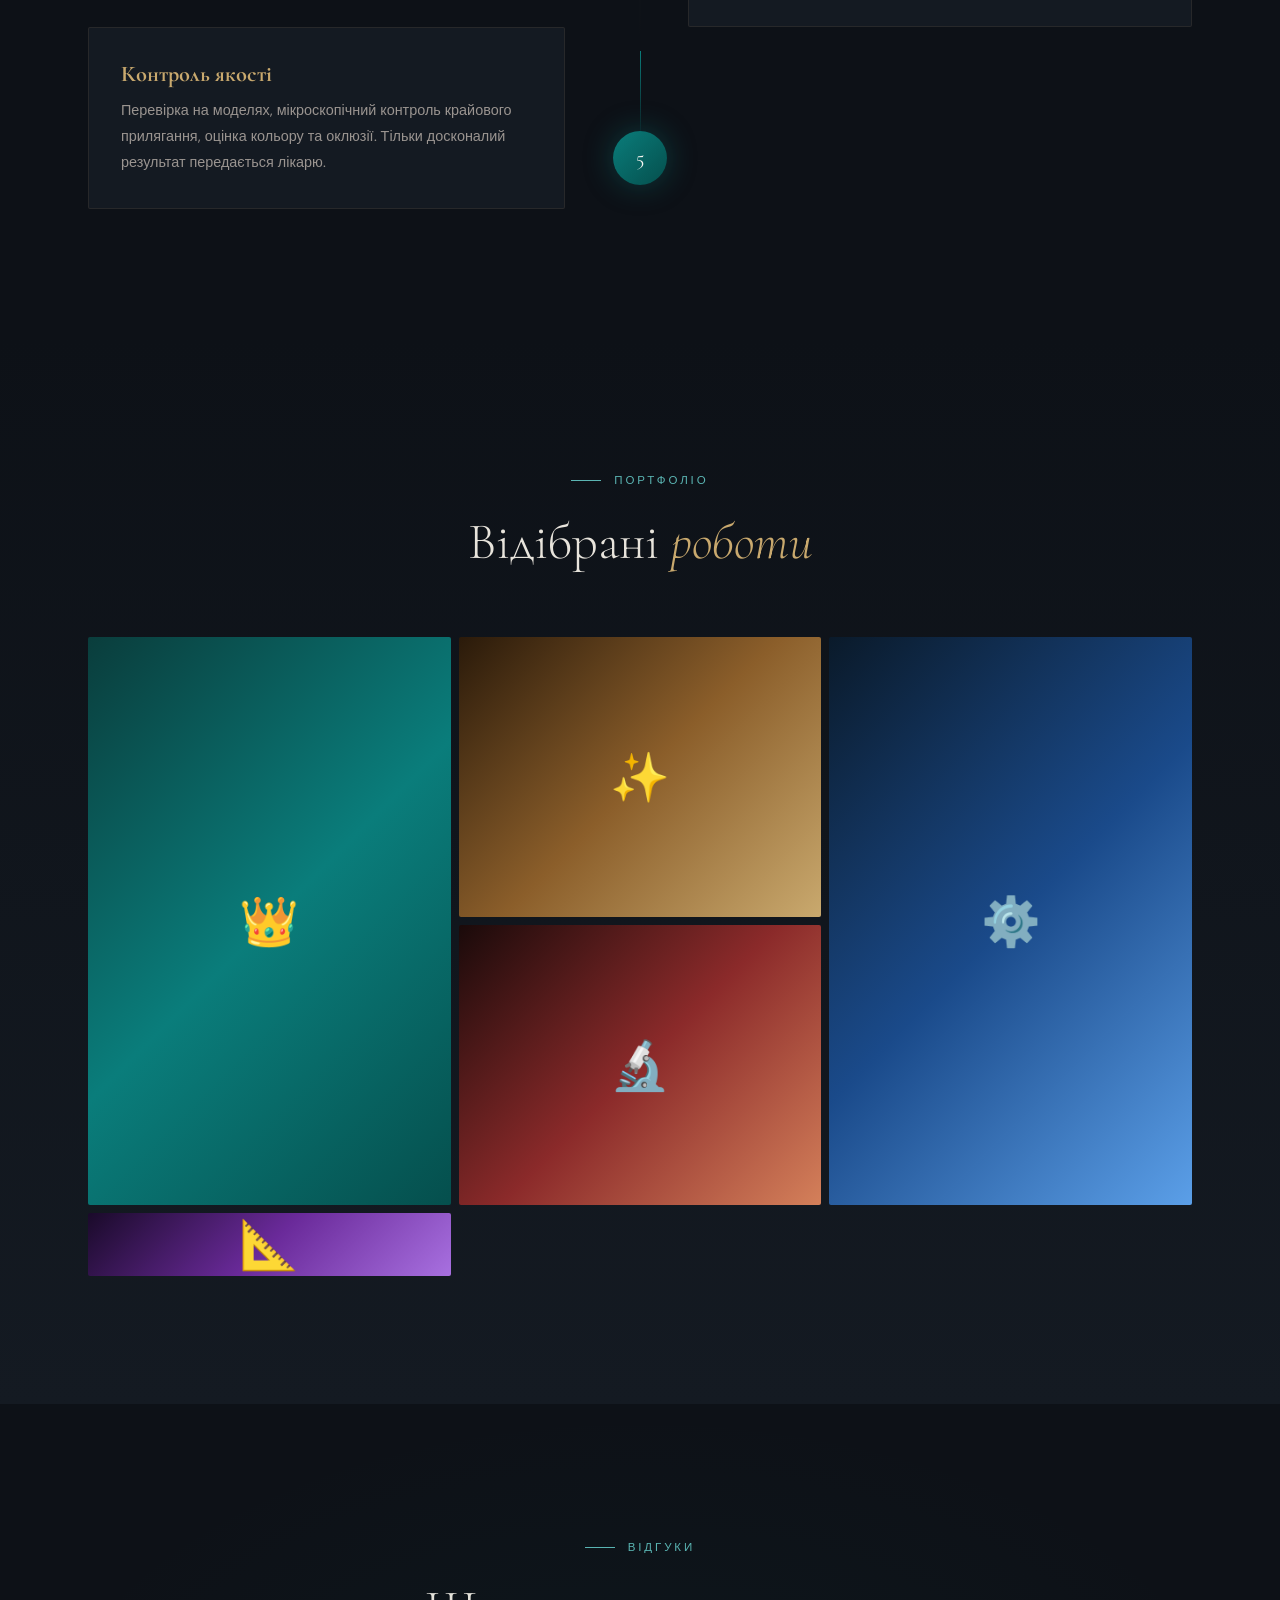
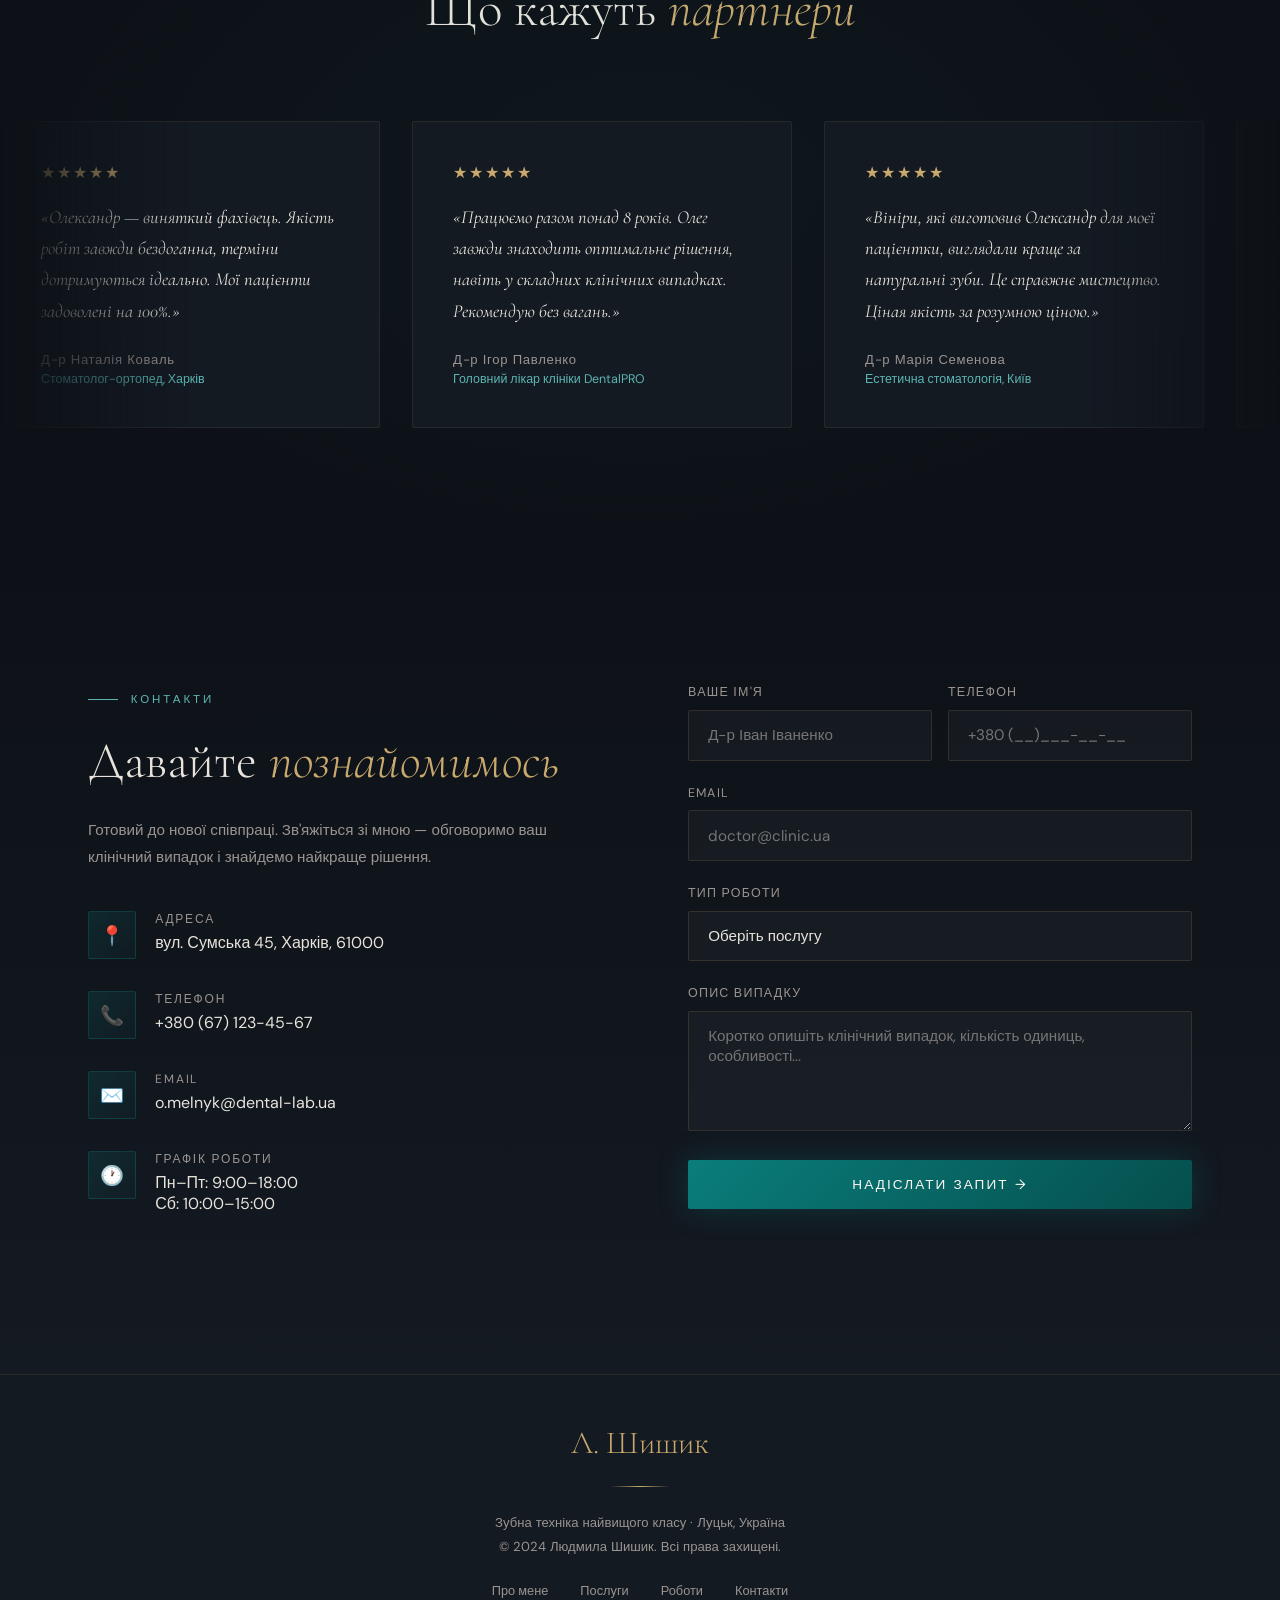
==== commit 2cbc0d57: "Update index.html" ====
--- a/index.html
+++ b/index.html
@@ -3,7 +3,7 @@
 <head>
 <meta charset="UTF-8">
 <meta name="viewport" content="width=device-width, initial-scale=1.0">
-<title>Олександр Мельник — Зубний Технік</title>
+<title>Людмила Шишик — Зубний Технік</title>
 <link href="https://fonts.googleapis.com/css2?family=Cormorant+Garamond:ital,wght@0,300;0,400;0,600;1,300&family=DM+Sans:wght@300;400;500&display=swap" rel="stylesheet">
 <style>
   :root {
@@ -610,7 +610,7 @@
 
 <!-- NAV -->
 <nav id="navbar">
-  <a href="#hero" class="nav-logo">А. Мельник</a>
+  <a href="#hero" class="nav-logo">Л. Шишик</a>
   <ul class="nav-links">
     <li><a href="#about">Про мене</a></li>
     <li><a href="#services">Послуги</a></li>
@@ -630,7 +630,7 @@
   <div class="hero-orb orb3"></div>
   <div class="hero-content">
     <div class="hero-tag">Зубний Технік · Понад 15 Років Досвіду</div>
-    <h1 class="hero-title">Олександр<br><em>Мельник</em></h1>
+    <h1 class="hero-title">Людмила <br><em>Шишик</em></h1>
     <p class="hero-title-sub">Майстер зубної техніки</p>
     <p class="hero-desc">Створюю ортопедичні конструкції найвищої якості, поєднуючи традиційне мистецтво та сучасні CAD/CAM технології.</p>
     <div class="hero-cta">
@@ -684,10 +684,10 @@
         <div class="section-label">Про мене</div>
         <h2 class="section-title">Майстерність — це не лише <em>навик,</em> але й покликання</h2>
         <p class="about-text">
-          Мене звуть Олександр Мельник — сертифікований зубний технік із Харкова. Понад 15 років я спеціалізуюсь на виготовленні зубних протезів, коронок, мостів та ортодонтичних апаратів. Кожна моя робота — це синтез точності, естетики та функціональності.
+          Мене звуть Людмила Шишик — сертифікований зубний технік із Харкова. Понад 15 років я спеціалізуюсь на виготовленні зубних протезів, коронок, мостів та ортодонтичних апаратів. Кожна моя робота — це синтез точності, естетики та функціональності.
         </p>
         <p class="about-text">
-          Пройшов підготовку в Харківській медичній академії, стажувався у клініках Польщі та Німеччини. Постійно вдосконалюю свої навички, впроваджуючи найновіші матеріали та технології — зокрема цифровий робочий потік та фрезерування діоксиду цирконію.
+          Пройшов підготовку в  медичній академії міста Луцьк, стажувався у клініках України та  Німеччини. Постійно вдосконалюю свої навички, впроваджуючи найновіші матеріали та технології — зокрема цифровий робочий потік та фрезерування діоксиду цирконію.
         </p>
         <blockquote class="about-quote">
           «Кожна посмішка, яку я допомагаю відновити — це моя найкраща нагорода»
@@ -1001,11 +1001,11 @@
 
 <!-- FOOTER -->
 <footer>
-  <div class="footer-logo">А. Мельник</div>
+  <div class="footer-logo">Л. Шишик</div>
   <div class="footer-line"></div>
   <p class="footer-text">
-    Зубна техніка найвищого класу · Харків, Україна<br>
-    © 2024 Олександр Мельник. Всі права захищені.
+    Зубна техніка найвищого класу · Луцьк, Україна<br>
+    © 2024 Людмила Шишик. Всі права захищені.
   </p>
   <div class="footer-links">
     <a href="#about">Про мене</a>
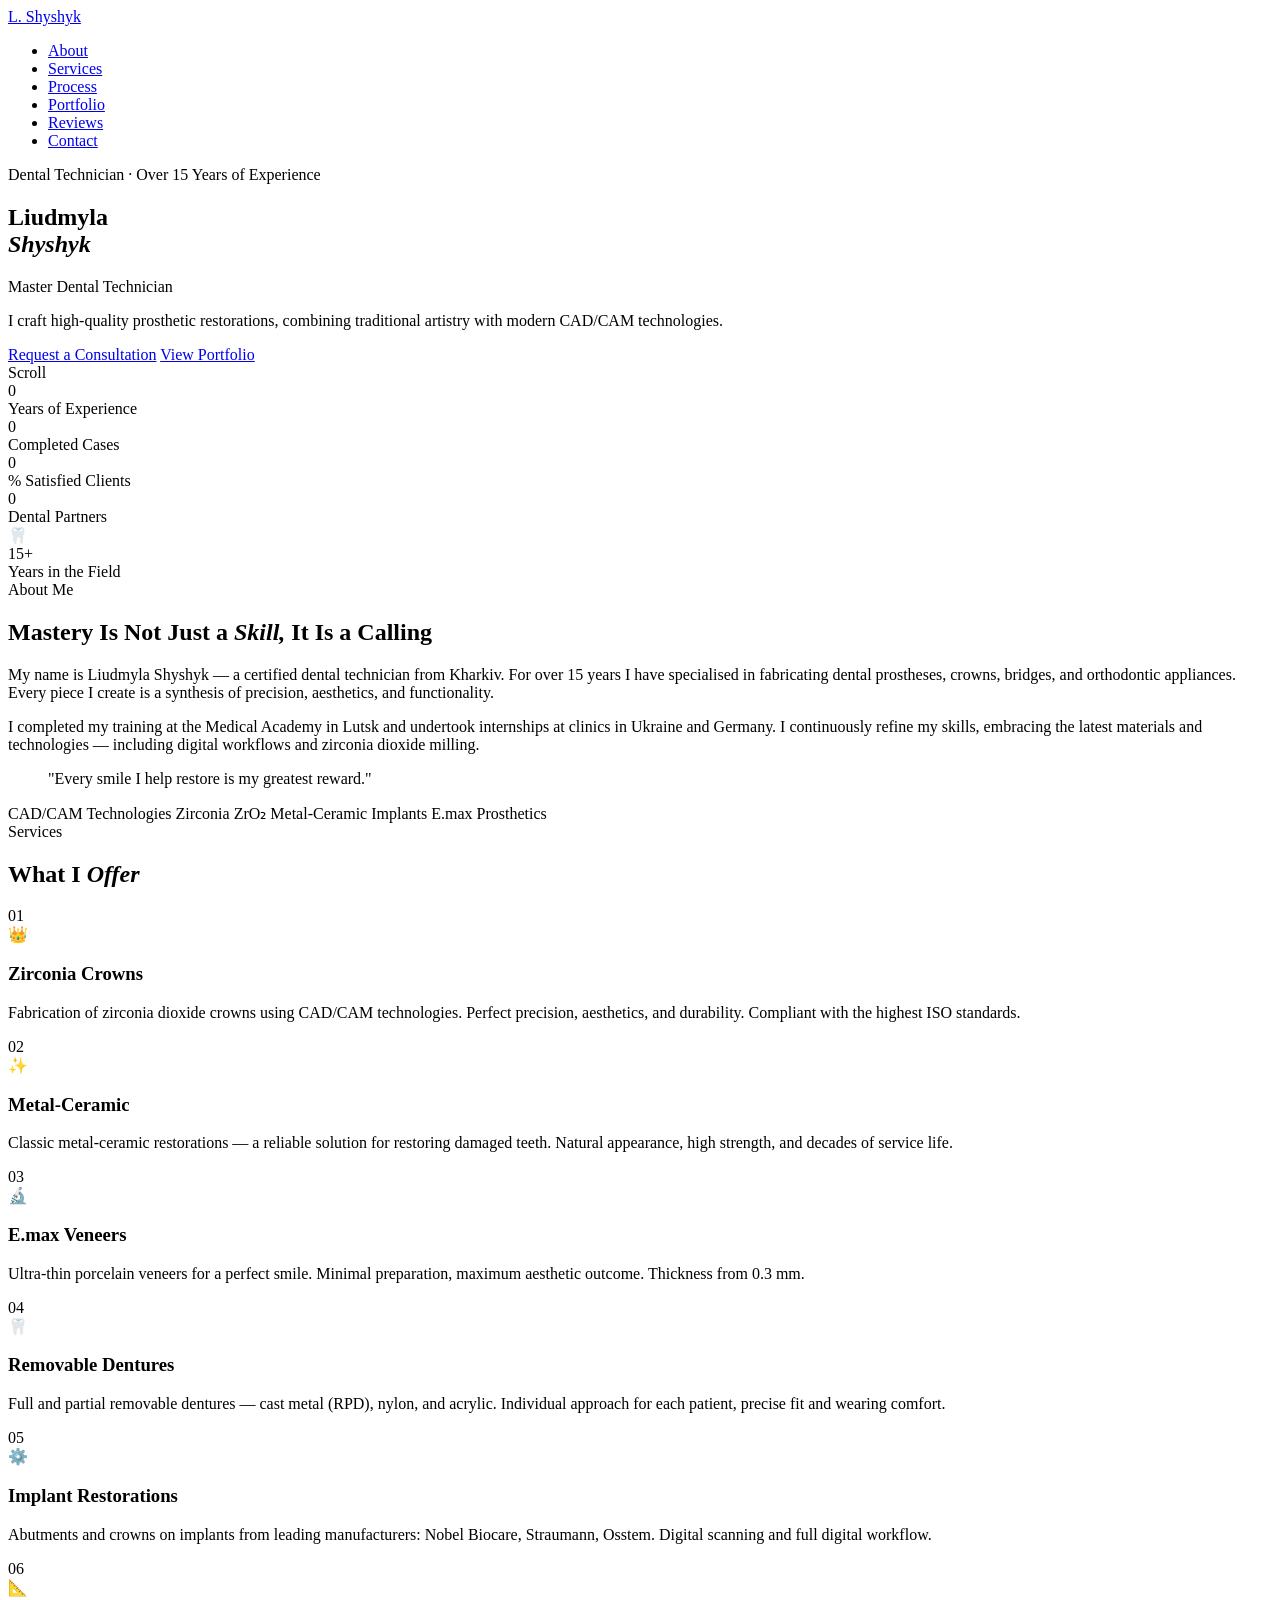
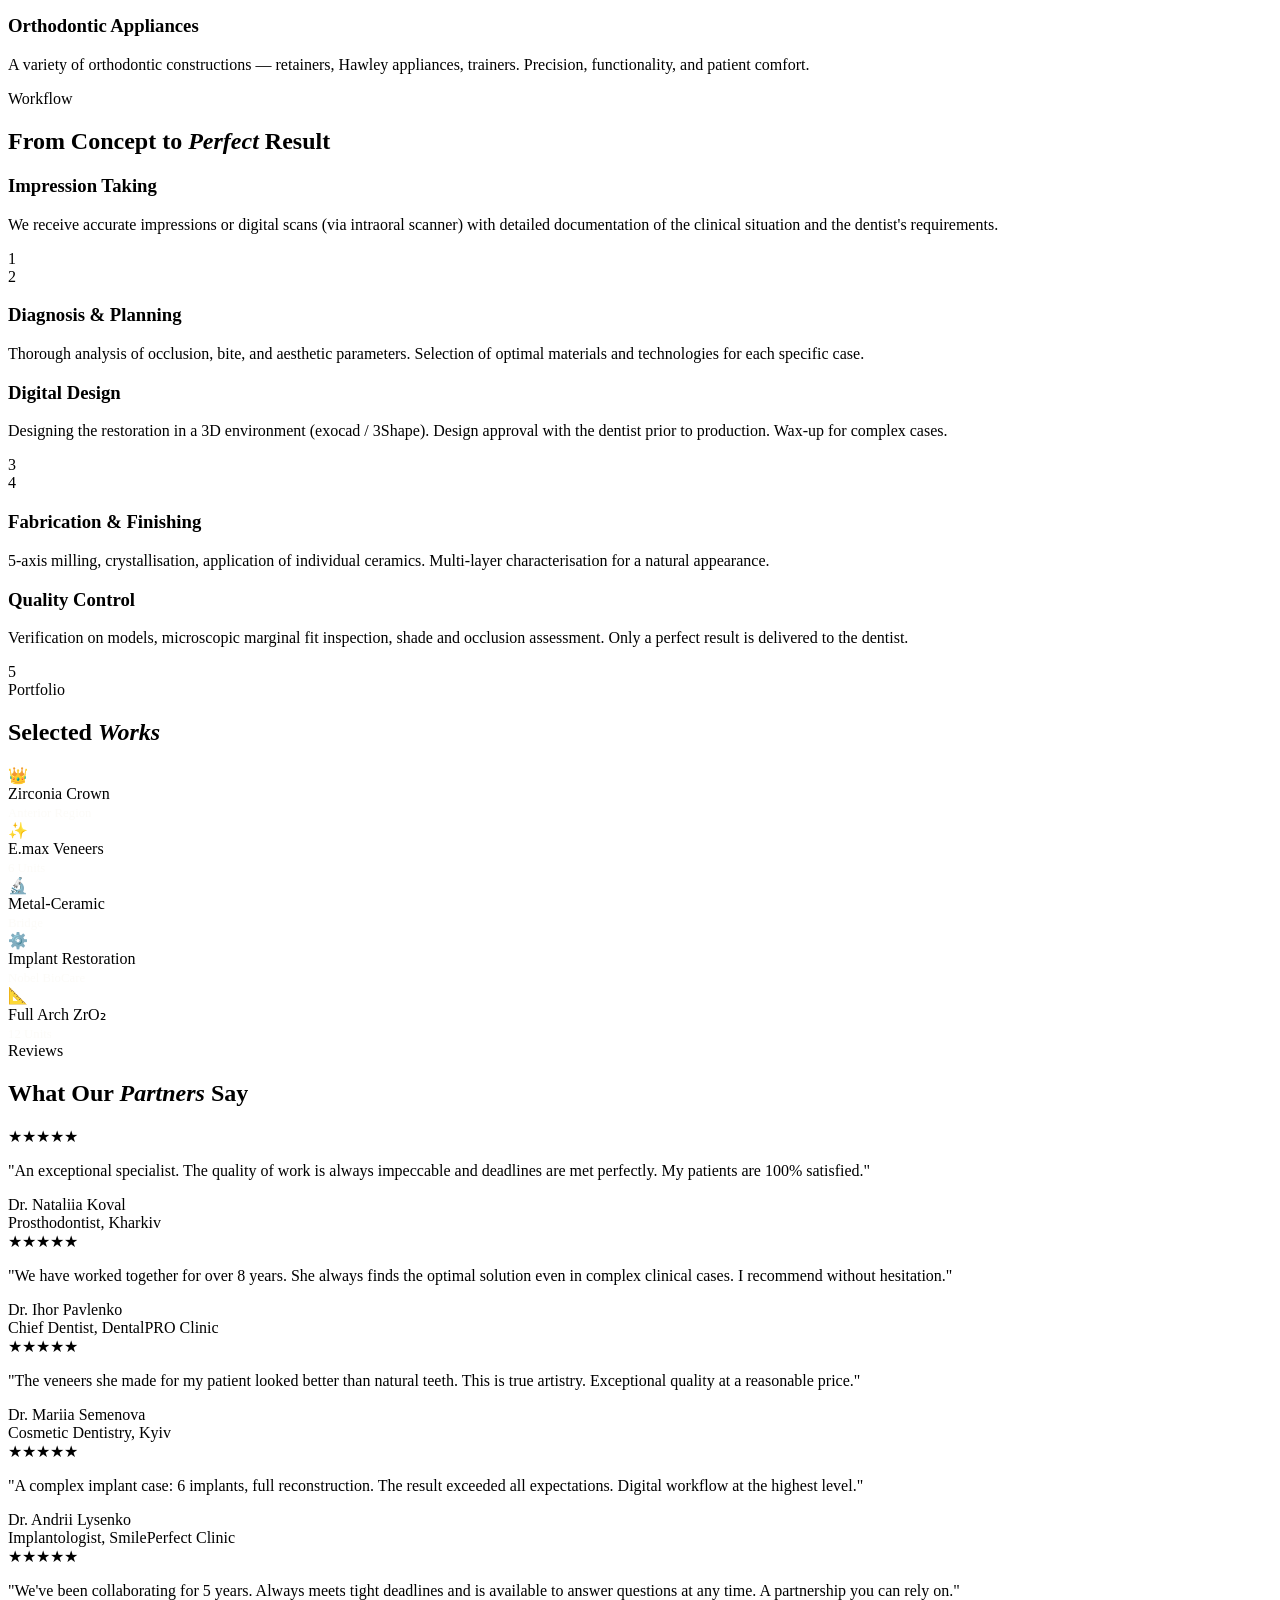
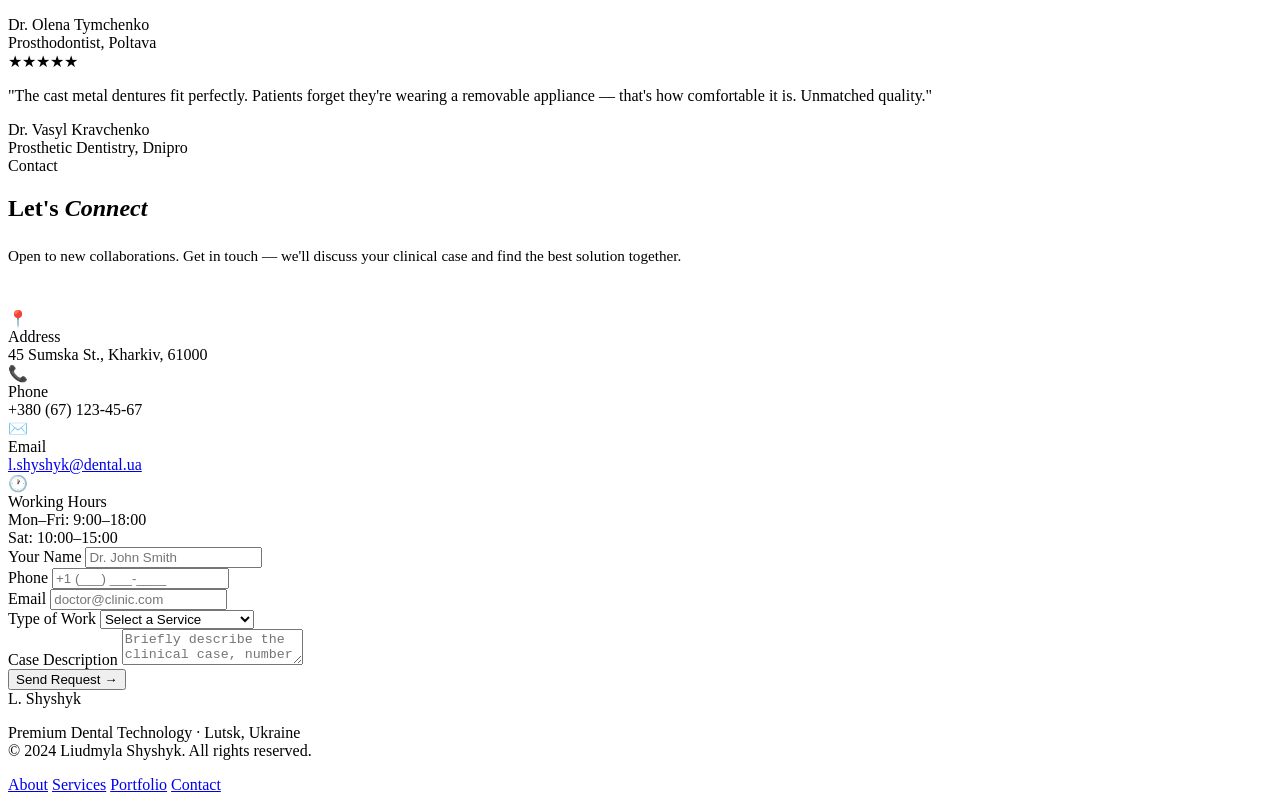
==== commit d1ec7051: "Update index.html" ====
--- a/index.html
+++ b/index.html
@@ -1,607 +1,11 @@
 <!DOCTYPE html>
-<html lang="uk">
+<html lang="en">
 <head>
 <meta charset="UTF-8">
 <meta name="viewport" content="width=device-width, initial-scale=1.0">
-<title>Людмила Шишик — Зубний Технік</title>
+<title>Liudmyla Shyshyk — Dental Technician</title>
 <link href="https://fonts.googleapis.com/css2?family=Cormorant+Garamond:ital,wght@0,300;0,400;0,600;1,300&family=DM+Sans:wght@300;400;500&display=swap" rel="stylesheet">
-<style>
-  :root {
-    --gold: #C9A96E;
-    --gold-light: #E8D5B0;
-    --teal: #0A7D7B;
-    --teal-dark: #054F4D;
-    --teal-light: #5BB5B3;
-    --cream: #FAF8F3;
-    --dark: #0D1117;
-    --dark2: #141A22;
-    --dark3: #1C2430;
-    --text: #E8E4DC;
-    --text-muted: #9A9490;
-    --accent: #D4805A;
-  }
-
-  * { margin: 0; padding: 0; box-sizing: border-box; }
-
-  html { scroll-behavior: smooth; }
-
-  body {
-    font-family: 'DM Sans', sans-serif;
-    background: var(--dark);
-    color: var(--text);
-    overflow-x: hidden;
-    cursor: none;
-  }
-
-  /* CUSTOM CURSOR */
-  .cursor {
-    position: fixed; width: 12px; height: 12px;
-    background: var(--gold); border-radius: 50%;
-    pointer-events: none; z-index: 9999;
-    transform: translate(-50%, -50%);
-    transition: transform 0.1s, width 0.3s, height 0.3s, background 0.3s;
-    mix-blend-mode: difference;
-  }
-  .cursor-ring {
-    position: fixed; width: 40px; height: 40px;
-    border: 1px solid rgba(201,169,110,0.5); border-radius: 50%;
-    pointer-events: none; z-index: 9998;
-    transform: translate(-50%, -50%);
-    transition: transform 0.15s ease-out, width 0.3s, height 0.3s;
-  }
-  .cursor.active { width: 20px; height: 20px; background: var(--teal-light); }
-  .cursor-ring.active { width: 60px; height: 60px; opacity: 0.5; }
-
-  /* NOISE OVERLAY */
-  body::before {
-    content: '';
-    position: fixed; inset: 0;
-    background-image: url("data:image/svg+xml,%3Csvg viewBox='0 0 256 256' xmlns='http://www.w3.org/2000/svg'%3E%3Cfilter id='noise'%3E%3CfeTurbulence type='fractalNoise' baseFrequency='0.9' numOctaves='4' stitchTiles='stitch'/%3E%3C/filter%3E%3Crect width='100%25' height='100%25' filter='url(%23noise)' opacity='0.04'/%3E%3C/svg%3E");
-    pointer-events: none; z-index: 1; opacity: 0.5;
-  }
-
-  /* NAV */
-  nav {
-    position: fixed; top: 0; left: 0; right: 0; z-index: 100;
-    padding: 1.5rem 3rem;
-    display: flex; align-items: center; justify-content: space-between;
-    transition: all 0.4s ease;
-  }
-  nav.scrolled {
-    background: rgba(13,17,23,0.92);
-    backdrop-filter: blur(20px);
-    border-bottom: 1px solid rgba(201,169,110,0.15);
-    padding: 1rem 3rem;
-  }
-  .nav-logo {
-    font-family: 'Cormorant Garamond', serif;
-    font-size: 1.4rem; font-weight: 300; letter-spacing: 0.1em;
-    color: var(--gold);
-    text-decoration: none;
-  }
-  .nav-links {
-    display: flex; gap: 2.5rem; list-style: none;
-  }
-  .nav-links a {
-    text-decoration: none; color: var(--text-muted);
-    font-size: 0.82rem; letter-spacing: 0.12em; text-transform: uppercase;
-    transition: color 0.3s; position: relative;
-  }
-  .nav-links a::after {
-    content: ''; position: absolute; bottom: -4px; left: 0; right: 0;
-    height: 1px; background: var(--gold); transform: scaleX(0);
-    transition: transform 0.3s;
-  }
-  .nav-links a:hover { color: var(--gold); }
-  .nav-links a:hover::after { transform: scaleX(1); }
-
-  /* HERO */
-  #hero {
-    min-height: 100vh; position: relative;
-    display: flex; align-items: center; justify-content: center;
-    overflow: hidden;
-  }
-
-  .hero-bg {
-    position: absolute; inset: 0;
-    background: radial-gradient(ellipse 80% 60% at 30% 50%, rgba(10,125,123,0.18) 0%, transparent 60%),
-                radial-gradient(ellipse 60% 80% at 80% 20%, rgba(201,169,110,0.12) 0%, transparent 50%),
-                radial-gradient(ellipse 50% 50% at 60% 80%, rgba(212,128,90,0.08) 0%, transparent 50%),
-                linear-gradient(135deg, #0D1117 0%, #141A22 50%, #0D1117 100%);
-  }
-
-  .hero-grid {
-    position: absolute; inset: 0; opacity: 0.04;
-    background-image:
-      linear-gradient(var(--teal) 1px, transparent 1px),
-      linear-gradient(90deg, var(--teal) 1px, transparent 1px);
-    background-size: 60px 60px;
-  }
-
-  .hero-orb {
-    position: absolute; border-radius: 50%;
-    filter: blur(80px); animation: float 8s ease-in-out infinite;
-  }
-  .orb1 { width: 400px; height: 400px; top: -100px; right: 10%; background: rgba(10,125,123,0.15); }
-  .orb2 { width: 300px; height: 300px; bottom: 10%; left: 5%; background: rgba(201,169,110,0.1); animation-delay: -4s; }
-  .orb3 { width: 200px; height: 200px; top: 40%; right: 30%; background: rgba(212,128,90,0.08); animation-delay: -2s; }
-
-  @keyframes float {
-    0%, 100% { transform: translateY(0px) scale(1); }
-    50% { transform: translateY(-30px) scale(1.05); }
-  }
-
-  .hero-content {
-    position: relative; z-index: 2; max-width: 900px;
-    padding: 0 2rem; text-align: center;
-  }
-  .hero-tag {
-    display: inline-block;
-    font-size: 0.75rem; letter-spacing: 0.25em; text-transform: uppercase;
-    color: var(--teal-light); margin-bottom: 1.5rem;
-    padding: 0.4rem 1.2rem;
-    border: 1px solid rgba(91,181,179,0.3); border-radius: 2rem;
-    opacity: 0; animation: fadeUp 0.8s 0.3s forwards;
-  }
-  .hero-title {
-    font-family: 'Cormorant Garamond', serif;
-    font-size: clamp(3.5rem, 8vw, 7rem);
-    font-weight: 300; line-height: 1.05;
-    margin-bottom: 0.3rem;
-    opacity: 0; animation: fadeUp 0.8s 0.5s forwards;
-  }
-  .hero-title em { font-style: italic; color: var(--gold); }
-  .hero-title-sub {
-    font-family: 'Cormorant Garamond', serif;
-    font-size: clamp(1.2rem, 3vw, 2rem);
-    font-weight: 300; color: var(--text-muted);
-    margin-bottom: 2.5rem;
-    opacity: 0; animation: fadeUp 0.8s 0.7s forwards;
-  }
-  .hero-desc {
-    font-size: 1rem; color: var(--text-muted); max-width: 500px;
-    margin: 0 auto 3rem; line-height: 1.8;
-    opacity: 0; animation: fadeUp 0.8s 0.9s forwards;
-  }
-  .hero-cta {
-    display: flex; gap: 1rem; justify-content: center; flex-wrap: wrap;
-    opacity: 0; animation: fadeUp 0.8s 1.1s forwards;
-  }
-  .btn-primary {
-    padding: 0.9rem 2.5rem;
-    background: linear-gradient(135deg, var(--teal) 0%, var(--teal-dark) 100%);
-    color: var(--cream); text-decoration: none;
-    font-size: 0.85rem; letter-spacing: 0.1em; text-transform: uppercase;
-    border-radius: 3rem; transition: all 0.3s;
-    border: 1px solid var(--teal);
-    box-shadow: 0 0 30px rgba(10,125,123,0.3);
-  }
-  .btn-primary:hover {
-    transform: translateY(-2px);
-    box-shadow: 0 0 50px rgba(10,125,123,0.5);
-  }
-  .btn-outline {
-    padding: 0.9rem 2.5rem;
-    background: transparent; color: var(--gold);
-    text-decoration: none; font-size: 0.85rem;
-    letter-spacing: 0.1em; text-transform: uppercase;
-    border-radius: 3rem; transition: all 0.3s;
-    border: 1px solid rgba(201,169,110,0.4);
-  }
-  .btn-outline:hover {
-    background: rgba(201,169,110,0.1);
-    transform: translateY(-2px);
-    border-color: var(--gold);
-  }
-
-  .hero-scroll {
-    position: absolute; bottom: 2.5rem; left: 50%; transform: translateX(-50%);
-    display: flex; flex-direction: column; align-items: center; gap: 0.5rem;
-    opacity: 0; animation: fadeUp 0.8s 1.5s forwards;
-  }
-  .hero-scroll span { font-size: 0.7rem; letter-spacing: 0.2em; text-transform: uppercase; color: var(--text-muted); }
-  .scroll-line {
-    width: 1px; height: 50px;
-    background: linear-gradient(to bottom, var(--gold), transparent);
-    animation: scrollPulse 2s ease-in-out infinite;
-  }
-  @keyframes scrollPulse {
-    0%, 100% { opacity: 0.4; }
-    50% { opacity: 1; }
-  }
-
-  @keyframes fadeUp {
-    from { opacity: 0; transform: translateY(30px); }
-    to { opacity: 1; transform: translateY(0); }
-  }
-
-  /* STATS BAR */
-  .stats-bar {
-    background: linear-gradient(135deg, var(--dark2) 0%, var(--dark3) 100%);
-    border-top: 1px solid rgba(201,169,110,0.15);
-    border-bottom: 1px solid rgba(201,169,110,0.15);
-    padding: 3rem;
-    display: grid; grid-template-columns: repeat(4, 1fr); gap: 2rem;
-  }
-  .stat-item {
-    text-align: center;
-    opacity: 0; transform: translateY(20px);
-    transition: all 0.6s;
-  }
-  .stat-item.visible { opacity: 1; transform: translateY(0); }
-  .stat-num {
-    font-family: 'Cormorant Garamond', serif;
-    font-size: 3rem; font-weight: 300; color: var(--gold);
-    line-height: 1;
-  }
-  .stat-label {
-    font-size: 0.78rem; letter-spacing: 0.15em; text-transform: uppercase;
-    color: var(--text-muted); margin-top: 0.5rem;
-  }
-  .stat-divider {
-    width: 1px; background: rgba(201,169,110,0.2);
-  }
-
-  /* SECTION BASE */
-  section { position: relative; overflow: hidden; }
-  .container { max-width: 1200px; margin: 0 auto; padding: 0 3rem; }
-
-  .section-label {
-    display: inline-flex; align-items: center; gap: 0.8rem;
-    font-size: 0.72rem; letter-spacing: 0.25em; text-transform: uppercase;
-    color: var(--teal-light); margin-bottom: 1.5rem;
-  }
-  .section-label::before {
-    content: ''; width: 30px; height: 1px; background: var(--teal-light);
-  }
-  .section-title {
-    font-family: 'Cormorant Garamond', serif;
-    font-size: clamp(2.2rem, 4vw, 3.5rem);
-    font-weight: 300; line-height: 1.2;
-    margin-bottom: 1.5rem;
-  }
-  .section-title em { color: var(--gold); font-style: italic; }
-
-  /* ABOUT */
-  #about {
-    padding: 8rem 0;
-    background: var(--dark);
-  }
-  .about-grid {
-    display: grid; grid-template-columns: 1fr 1fr; gap: 6rem; align-items: center;
-  }
-  .about-image-wrap {
-    position: relative; opacity: 0; transform: translateX(-40px);
-    transition: all 0.8s;
-  }
-  .about-image-wrap.visible { opacity: 1; transform: translateX(0); }
-  .about-photo {
-    width: 100%; aspect-ratio: 3/4; object-fit: cover;
-    border-radius: 2px;
-    background: linear-gradient(135deg, var(--dark3) 0%, var(--dark2) 100%);
-    display: flex; align-items: center; justify-content: center;
-    overflow: hidden; position: relative;
-  }
-  .about-photo-placeholder {
-    width: 100%; height: 100%;
-    background: linear-gradient(160deg, #1C2430 0%, #141A22 40%, #0A3D3C 100%);
-    display: flex; align-items: center; justify-content: center;
-    position: relative;
-    min-height: 480px;
-  }
-  .about-photo-icon {
-    width: 120px; height: 120px;
-    border-radius: 50%;
-    background: linear-gradient(135deg, var(--teal-dark), var(--teal));
-    display: flex; align-items: center; justify-content: center;
-    font-size: 3rem;
-  }
-  .about-frame {
-    position: absolute; inset: -12px; border: 1px solid rgba(201,169,110,0.2);
-    border-radius: 2px; pointer-events: none;
-  }
-  .about-badge {
-    position: absolute; bottom: -1rem; right: -1.5rem;
-    background: linear-gradient(135deg, var(--teal) 0%, var(--teal-dark) 100%);
-    padding: 1.2rem 1.5rem; border-radius: 2px;
-    box-shadow: 0 20px 60px rgba(10,125,123,0.3);
-  }
-  .about-badge-num {
-    font-family: 'Cormorant Garamond', serif;
-    font-size: 2.5rem; font-weight: 300; color: var(--cream);
-    line-height: 1;
-  }
-  .about-badge-text {
-    font-size: 0.72rem; color: rgba(250,248,243,0.7);
-    text-transform: uppercase; letter-spacing: 0.1em;
-  }
-  .about-content {
-    opacity: 0; transform: translateX(40px);
-    transition: all 0.8s 0.2s;
-  }
-  .about-content.visible { opacity: 1; transform: translateX(0); }
-  .about-text { font-size: 1.05rem; line-height: 1.9; color: var(--text-muted); margin-bottom: 1.5rem; }
-  .about-quote {
-    font-family: 'Cormorant Garamond', serif;
-    font-size: 1.4rem; font-style: italic; color: var(--gold);
-    border-left: 2px solid var(--gold); padding-left: 1.5rem;
-    margin: 2.5rem 0; line-height: 1.6;
-  }
-  .about-tags { display: flex; flex-wrap: wrap; gap: 0.6rem; margin-top: 2rem; }
-  .tag {
-    padding: 0.4rem 1rem;
-    border: 1px solid rgba(91,181,179,0.25);
-    border-radius: 2rem; font-size: 0.78rem; color: var(--teal-light);
-    letter-spacing: 0.05em;
-  }
-
-  /* SERVICES */
-  #services {
-    padding: 8rem 0;
-    background: linear-gradient(180deg, var(--dark) 0%, var(--dark2) 50%, var(--dark) 100%);
-  }
-  .services-header { text-align: center; margin-bottom: 5rem; }
-  .services-grid {
-    display: grid; grid-template-columns: repeat(3, 1fr); gap: 1.5px;
-    background: rgba(201,169,110,0.1);
-    border: 1px solid rgba(201,169,110,0.1);
-  }
-  .service-card {
-    background: var(--dark2); padding: 3rem 2.5rem;
-    position: relative; overflow: hidden;
-    opacity: 0; transform: translateY(30px);
-    transition: all 0.6s; cursor: default;
-  }
-  .service-card.visible { opacity: 1; transform: translateY(0); }
-  .service-card::before {
-    content: ''; position: absolute; inset: 0;
-    background: linear-gradient(135deg, rgba(10,125,123,0.08) 0%, transparent 100%);
-    opacity: 0; transition: opacity 0.4s;
-  }
-  .service-card:hover::before { opacity: 1; }
-  .service-card::after {
-    content: ''; position: absolute; bottom: 0; left: 0; right: 0;
-    height: 2px; background: linear-gradient(90deg, var(--teal), var(--gold));
-    transform: scaleX(0); transition: transform 0.4s;
-    transform-origin: left;
-  }
-  .service-card:hover::after { transform: scaleX(1); }
-  .service-num {
-    font-family: 'Cormorant Garamond', serif;
-    font-size: 4rem; font-weight: 300; color: rgba(201,169,110,0.12);
-    position: absolute; top: 1rem; right: 1.5rem;
-    line-height: 1; pointer-events: none;
-  }
-  .service-icon { font-size: 2rem; margin-bottom: 1.5rem; }
-  .service-title {
-    font-family: 'Cormorant Garamond', serif;
-    font-size: 1.5rem; font-weight: 400; color: var(--text);
-    margin-bottom: 1rem;
-  }
-  .service-desc { font-size: 0.9rem; line-height: 1.8; color: var(--text-muted); }
-
-  /* PROCESS */
-  #process {
-    padding: 8rem 0;
-    background: var(--dark);
-    position: relative;
-  }
-  .process-line {
-    position: absolute; top: 50%; left: 50%; transform: translate(-50%, -50%);
-    width: 1px; height: 70%; background: linear-gradient(to bottom, transparent, rgba(201,169,110,0.2), transparent);
-  }
-  .process-header { text-align: center; margin-bottom: 6rem; }
-  .process-steps { display: flex; flex-direction: column; gap: 0; }
-  .process-step {
-    display: grid; grid-template-columns: 1fr auto 1fr; gap: 3rem;
-    align-items: center; position: relative;
-    opacity: 0; transition: all 0.7s;
-  }
-  .process-step.visible { opacity: 1; }
-  .process-step:nth-child(odd) .step-content { grid-column: 1; }
-  .process-step:nth-child(odd) .step-empty { grid-column: 3; }
-  .process-step:nth-child(even) .step-content { grid-column: 3; order: 3; }
-  .process-step:nth-child(even) .step-empty { grid-column: 1; order: 1; }
-  .step-center { display: flex; flex-direction: column; align-items: center; gap: 0; }
-  .step-dot {
-    width: 54px; height: 54px; border-radius: 50%;
-    background: linear-gradient(135deg, var(--teal) 0%, var(--teal-dark) 100%);
-    display: flex; align-items: center; justify-content: center;
-    font-family: 'Cormorant Garamond', serif; font-size: 1.3rem; color: var(--cream);
-    position: relative; z-index: 1;
-    box-shadow: 0 0 30px rgba(10,125,123,0.4);
-    flex-shrink: 0;
-  }
-  .step-connector {
-    width: 1px; height: 80px;
-    background: linear-gradient(to bottom, var(--teal), rgba(10,125,123,0.1));
-  }
-  .step-content {
-    padding: 2rem;
-    background: var(--dark2); border: 1px solid rgba(201,169,110,0.1);
-    border-radius: 2px;
-  }
-  .step-title {
-    font-family: 'Cormorant Garamond', serif;
-    font-size: 1.4rem; color: var(--gold); margin-bottom: 0.7rem;
-  }
-  .step-desc { font-size: 0.9rem; line-height: 1.8; color: var(--text-muted); }
-
-  /* GALLERY */
-  #gallery {
-    padding: 8rem 0;
-    background: linear-gradient(180deg, var(--dark) 0%, var(--dark2) 100%);
-  }
-  .gallery-header { text-align: center; margin-bottom: 4rem; }
-  .gallery-grid {
-    display: grid;
-    grid-template-columns: repeat(3, 1fr);
-    grid-template-rows: repeat(2, 280px);
-    gap: 8px;
-  }
-  .gallery-item {
-    position: relative; overflow: hidden; border-radius: 2px;
-    opacity: 0; transform: scale(0.97);
-    transition: all 0.6s;
-  }
-  .gallery-item.visible { opacity: 1; transform: scale(1); }
-  .gallery-item:nth-child(1) { grid-column: 1 / 2; grid-row: 1 / 3; }
-  .gallery-item:nth-child(4) { grid-column: 3 / 4; grid-row: 1 / 3; }
-  .gallery-inner {
-    width: 100%; height: 100%; display: flex; align-items: center; justify-content: center;
-    position: relative; overflow: hidden;
-  }
-  .gallery-bg {
-    position: absolute; inset: 0;
-    background: linear-gradient(135deg, #1C2430, #0A3D3C);
-    transition: transform 0.5s;
-  }
-  .gallery-item:hover .gallery-bg { transform: scale(1.05); }
-  .gallery-icon { font-size: 3rem; position: relative; z-index: 1; }
-  .gallery-overlay {
-    position: absolute; inset: 0; z-index: 2;
-    background: linear-gradient(to top, rgba(13,17,23,0.9) 0%, transparent 60%);
-    opacity: 0; transition: opacity 0.4s;
-    display: flex; align-items: flex-end; padding: 1.5rem;
-  }
-  .gallery-item:hover .gallery-overlay { opacity: 1; }
-  .gallery-label {
-    font-family: 'Cormorant Garamond', serif;
-    font-size: 1.2rem; color: var(--cream);
-  }
-
-  /* TESTIMONIALS */
-  #testimonials {
-    padding: 8rem 0;
-    background: var(--dark);
-    position: relative; overflow: hidden;
-  }
-  .testimonials-bg {
-    position: absolute; inset: 0;
-    background: radial-gradient(ellipse 70% 70% at 50% 50%, rgba(10,125,123,0.06) 0%, transparent 70%);
-  }
-  .testimonials-header { text-align: center; margin-bottom: 5rem; }
-  .testimonials-track {
-    display: flex; gap: 2rem; overflow: hidden;
-    mask: linear-gradient(90deg, transparent, white 15%, white 85%, transparent);
-  }
-  .testimonials-inner {
-    display: flex; gap: 2rem; animation: scrollLeft 30s linear infinite;
-    flex-shrink: 0;
-  }
-  @keyframes scrollLeft {
-    from { transform: translateX(0); }
-    to { transform: translateX(-50%); }
-  }
-  .testimonials-track:hover .testimonials-inner { animation-play-state: paused; }
-  .review-card {
-    flex-shrink: 0; width: 380px;
-    background: var(--dark2); border: 1px solid rgba(201,169,110,0.1);
-    padding: 2.5rem; border-radius: 2px;
-    position: relative;
-  }
-  .review-stars { color: var(--gold); font-size: 1rem; letter-spacing: 2px; margin-bottom: 1.2rem; }
-  .review-text {
-    font-family: 'Cormorant Garamond', serif;
-    font-size: 1.15rem; line-height: 1.7; color: var(--text); margin-bottom: 1.5rem;
-    font-style: italic;
-  }
-  .review-author { font-size: 0.82rem; color: var(--text-muted); letter-spacing: 0.05em; }
-  .review-role { color: var(--teal-light); font-size: 0.78rem; margin-top: 0.2rem; }
-
-  /* CONTACT */
-  #contact {
-    padding: 8rem 0;
-    background: linear-gradient(180deg, var(--dark) 0%, var(--dark2) 100%);
-    position: relative;
-  }
-  .contact-grid { display: grid; grid-template-columns: 1fr 1fr; gap: 6rem; align-items: start; }
-  .contact-info { opacity: 0; transform: translateX(-30px); transition: all 0.8s; }
-  .contact-info.visible { opacity: 1; transform: translateX(0); }
-  .contact-item {
-    display: flex; gap: 1.2rem; margin-bottom: 2rem; align-items: flex-start;
-  }
-  .contact-icon-wrap {
-    width: 48px; height: 48px; flex-shrink: 0;
-    background: linear-gradient(135deg, rgba(10,125,123,0.2) 0%, rgba(10,125,123,0.05) 100%);
-    border: 1px solid rgba(10,125,123,0.3); border-radius: 2px;
-    display: flex; align-items: center; justify-content: center; font-size: 1.2rem;
-  }
-  .contact-detail-label { font-size: 0.75rem; text-transform: uppercase; letter-spacing: 0.15em; color: var(--text-muted); margin-bottom: 0.3rem; }
-  .contact-detail-val { font-size: 1rem; color: var(--text); }
-  .contact-form { opacity: 0; transform: translateX(30px); transition: all 0.8s 0.2s; }
-  .contact-form.visible { opacity: 1; transform: translateX(0); }
-  .form-group { margin-bottom: 1.5rem; }
-  .form-group label { display: block; font-size: 0.78rem; letter-spacing: 0.1em; text-transform: uppercase; color: var(--text-muted); margin-bottom: 0.6rem; }
-  .form-group input, .form-group textarea, .form-group select {
-    width: 100%; padding: 0.9rem 1.2rem;
-    background: rgba(255,255,255,0.03); border: 1px solid rgba(201,169,110,0.15);
-    color: var(--text); border-radius: 2px; font-family: 'DM Sans', sans-serif;
-    font-size: 0.95rem; transition: border-color 0.3s; outline: none;
-    -webkit-appearance: none;
-  }
-  .form-group input:focus, .form-group textarea:focus, .form-group select:focus {
-    border-color: rgba(91,181,179,0.5);
-    background: rgba(10,125,123,0.05);
-  }
-  .form-group textarea { resize: vertical; min-height: 120px; }
-  .form-group select { cursor: pointer; }
-  .form-group select option { background: var(--dark2); }
-  .form-row { display: grid; grid-template-columns: 1fr 1fr; gap: 1rem; }
-  .btn-submit {
-    width: 100%; padding: 1rem;
-    background: linear-gradient(135deg, var(--teal) 0%, var(--teal-dark) 100%);
-    color: var(--cream); border: none; border-radius: 2px;
-    font-family: 'DM Sans', sans-serif; font-size: 0.85rem;
-    letter-spacing: 0.15em; text-transform: uppercase; cursor: pointer;
-    transition: all 0.3s; box-shadow: 0 0 30px rgba(10,125,123,0.3);
-  }
-  .btn-submit:hover {
-    box-shadow: 0 0 50px rgba(10,125,123,0.5);
-    transform: translateY(-2px);
-  }
-
-  /* FOOTER */
-  footer {
-    background: var(--dark2);
-    border-top: 1px solid rgba(201,169,110,0.1);
-    padding: 3rem; text-align: center;
-  }
-  .footer-logo {
-    font-family: 'Cormorant Garamond', serif;
-    font-size: 2rem; font-weight: 300; color: var(--gold); margin-bottom: 1rem;
-  }
-  .footer-text { font-size: 0.82rem; color: var(--text-muted); line-height: 1.8; }
-  .footer-links { display: flex; gap: 2rem; justify-content: center; margin-top: 1.5rem; }
-  .footer-links a { color: var(--text-muted); text-decoration: none; font-size: 0.8rem; transition: color 0.3s; }
-  .footer-links a:hover { color: var(--gold); }
-  .footer-line {
-    width: 60px; height: 1px; background: linear-gradient(90deg, transparent, var(--gold), transparent);
-    margin: 1.5rem auto;
-  }
-
-  /* MOBILE */
-  @media (max-width: 768px) {
-    nav { padding: 1rem 1.5rem; }
-    nav.scrolled { padding: 0.8rem 1.5rem; }
-    .nav-links { display: none; }
-    .container { padding: 0 1.5rem; }
-    .stats-bar { grid-template-columns: 1fr 1fr; gap: 1.5rem; padding: 2rem 1.5rem; }
-    .stat-divider { display: none; }
-    .about-grid, .contact-grid { grid-template-columns: 1fr; gap: 3rem; }
-    .services-grid { grid-template-columns: 1fr; }
-    .gallery-grid { grid-template-columns: 1fr 1fr; grid-template-rows: repeat(3, 200px); }
-    .gallery-item:nth-child(1), .gallery-item:nth-child(4) { grid-column: auto; grid-row: auto; }
-    .process-step { grid-template-columns: 1fr; }
-    .process-step:nth-child(odd) .step-content,
-    .process-step:nth-child(even) .step-content { grid-column: 1; order: 2; }
-    .step-center { display: none; }
-    .step-empty { display: none; }
-    .form-row { grid-template-columns: 1fr; }
-    body { cursor: auto; }
-    .cursor, .cursor-ring { display: none; }
-  }
-</style>
+<link rel="stylesheet" href="try.css">
 </head>
 <body>
 
@@ -610,14 +14,14 @@
 
 <!-- NAV -->
 <nav id="navbar">
-  <a href="#hero" class="nav-logo">Л. Шишик</a>
+  <a href="#hero" class="nav-logo">L. Shyshyk</a>
   <ul class="nav-links">
-    <li><a href="#about">Про мене</a></li>
-    <li><a href="#services">Послуги</a></li>
-    <li><a href="#process">Процес</a></li>
-    <li><a href="#gallery">Роботи</a></li>
-    <li><a href="#testimonials">Відгуки</a></li>
-    <li><a href="#contact">Контакти</a></li>
+    <li><a href="#about">About</a></li>
+    <li><a href="#services">Services</a></li>
+    <li><a href="#process">Process</a></li>
+    <li><a href="#gallery">Portfolio</a></li>
+    <li><a href="#testimonials">Reviews</a></li>
+    <li><a href="#contact">Contact</a></li>
   </ul>
 </nav>
 
@@ -629,17 +33,17 @@
   <div class="hero-orb orb2"></div>
   <div class="hero-orb orb3"></div>
   <div class="hero-content">
-    <div class="hero-tag">Зубний Технік · Понад 15 Років Досвіду</div>
-    <h1 class="hero-title">Людмила <br><em>Шишик</em></h1>
-    <p class="hero-title-sub">Майстер зубної техніки</p>
-    <p class="hero-desc">Створюю ортопедичні конструкції найвищої якості, поєднуючи традиційне мистецтво та сучасні CAD/CAM технології.</p>
+    <div class="hero-tag">Dental Technician · Over 15 Years of Experience</div>
+    <h1 class="hero-title">Liudmyla <br><em>Shyshyk</em></h1>
+    <p class="hero-title-sub">Master Dental Technician</p>
+    <p class="hero-desc">I craft high-quality prosthetic restorations, combining traditional artistry with modern CAD/CAM technologies.</p>
     <div class="hero-cta">
-      <a href="#contact" class="btn-primary">Замовити консультацію</a>
-      <a href="#gallery" class="btn-outline">Переглянути роботи</a>
+      <a href="#contact" class="btn-primary">Request a Consultation</a>
+      <a href="#gallery" class="btn-outline">View Portfolio</a>
     </div>
   </div>
   <div class="hero-scroll">
-    <span>Гортайте</span>
+    <span>Scroll</span>
     <div class="scroll-line"></div>
   </div>
 </section>
@@ -648,19 +52,19 @@
 <div class="stats-bar" id="stats">
   <div class="stat-item" style="transition-delay:0s">
     <div class="stat-num" data-target="15">0</div>
-    <div class="stat-label">Років досвіду</div>
+    <div class="stat-label">Years of Experience</div>
   </div>
   <div class="stat-item" style="transition-delay:0.1s">
     <div class="stat-num" data-target="3200">0</div>
-    <div class="stat-label">Виконаних робіт</div>
+    <div class="stat-label">Completed Cases</div>
   </div>
   <div class="stat-item" style="transition-delay:0.2s">
     <div class="stat-num" data-target="98">0</div>
-    <div class="stat-label">% задоволених клієнтів</div>
+    <div class="stat-label">% Satisfied Clients</div>
   </div>
   <div class="stat-item" style="transition-delay:0.3s">
     <div class="stat-num" data-target="47">0</div>
-    <div class="stat-label">Партнерів-стоматологів</div>
+    <div class="stat-label">Dental Partners</div>
   </div>
 </div>
 
@@ -677,28 +81,28 @@
         <div class="about-frame"></div>
         <div class="about-badge">
           <div class="about-badge-num">15+</div>
-          <div class="about-badge-text">Років у професії</div>
+          <div class="about-badge-text">Years in the Field</div>
         </div>
       </div>
       <div class="about-content">
-        <div class="section-label">Про мене</div>
-        <h2 class="section-title">Майстерність — це не лише <em>навик,</em> але й покликання</h2>
+        <div class="section-label">About Me</div>
+        <h2 class="section-title">Mastery Is Not Just a <em>Skill,</em> It Is a Calling</h2>
         <p class="about-text">
-          Мене звуть Людмила Шишик — сертифікований зубний технік із Харкова. Понад 15 років я спеціалізуюсь на виготовленні зубних протезів, коронок, мостів та ортодонтичних апаратів. Кожна моя робота — це синтез точності, естетики та функціональності.
+          My name is Liudmyla Shyshyk — a certified dental technician from Kharkiv. For over 15 years I have specialised in fabricating dental prostheses, crowns, bridges, and orthodontic appliances. Every piece I create is a synthesis of precision, aesthetics, and functionality.
         </p>
         <p class="about-text">
-          Пройшов підготовку в  медичній академії міста Луцьк, стажувався у клініках України та  Німеччини. Постійно вдосконалюю свої навички, впроваджуючи найновіші матеріали та технології — зокрема цифровий робочий потік та фрезерування діоксиду цирконію.
+          I completed my training at the Medical Academy in Lutsk and undertook internships at clinics in Ukraine and Germany. I continuously refine my skills, embracing the latest materials and technologies — including digital workflows and zirconia dioxide milling.
         </p>
         <blockquote class="about-quote">
-          «Кожна посмішка, яку я допомагаю відновити — це моя найкраща нагорода»
+          "Every smile I help restore is my greatest reward."
         </blockquote>
         <div class="about-tags">
-          <span class="tag">CAD/CAM технології</span>
-          <span class="tag">Цирконій ZrO₂</span>
-          <span class="tag">Металокераміка</span>
-          <span class="tag">Імпланти</span>
+          <span class="tag">CAD/CAM Technologies</span>
+          <span class="tag">Zirconia ZrO₂</span>
+          <span class="tag">Metal-Ceramic</span>
+          <span class="tag">Implants</span>
           <span class="tag">E.max</span>
-          <span class="tag">Протезування</span>
+          <span class="tag">Prosthetics</span>
         </div>
       </div>
     </div>
@@ -709,45 +113,45 @@
 <section id="services">
   <div class="container">
     <div class="services-header">
-      <div class="section-label" style="justify-content:center">Послуги</div>
-      <h2 class="section-title">Що я <em>пропоную</em></h2>
+      <div class="section-label" style="justify-content:center">Services</div>
+      <h2 class="section-title">What I <em>Offer</em></h2>
     </div>
     <div class="services-grid">
       <div class="service-card">
         <div class="service-num">01</div>
         <div class="service-icon">👑</div>
-        <h3 class="service-title">Цирконієві коронки</h3>
-        <p class="service-desc">Виготовлення коронок із діоксиду цирконію з використанням CAD/CAM технологій. Ідеальна точність, естетика та довговічність. Відповідають найвищим стандартам ISO.</p>
+        <h3 class="service-title">Zirconia Crowns</h3>
+        <p class="service-desc">Fabrication of zirconia dioxide crowns using CAD/CAM technologies. Perfect precision, aesthetics, and durability. Compliant with the highest ISO standards.</p>
       </div>
       <div class="service-card">
         <div class="service-num">02</div>
         <div class="service-icon">✨</div>
-        <h3 class="service-title">Металокераміка</h3>
-        <p class="service-desc">Класичні металокерамічні конструкції — надійне рішення для відновлення пошкоджених зубів. Природній вигляд, висока міцність та десятиліття служби.</p>
+        <h3 class="service-title">Metal-Ceramic</h3>
+        <p class="service-desc">Classic metal-ceramic restorations — a reliable solution for restoring damaged teeth. Natural appearance, high strength, and decades of service life.</p>
       </div>
       <div class="service-card">
         <div class="service-num">03</div>
         <div class="service-icon">🔬</div>
-        <h3 class="service-title">Вініри E.max</h3>
-        <p class="service-desc">Ультратонкі порцелянові вініри для ідеальної посмішки. Мінімальне препарування, максимальний естетичний результат. Товщина від 0.3 мм.</p>
+        <h3 class="service-title">E.max Veneers</h3>
+        <p class="service-desc">Ultra-thin porcelain veneers for a perfect smile. Minimal preparation, maximum aesthetic outcome. Thickness from 0.3 mm.</p>
       </div>
       <div class="service-card">
         <div class="service-num">04</div>
         <div class="service-icon">🦷</div>
-        <h3 class="service-title">Знімні протези</h3>
-        <p class="service-desc">Повні та часткові знімні протези — бюгельні, нейлонові, акрилові. Індивідуальний підхід до кожного пацієнта, точна посадка та комфорт при носінні.</p>
+        <h3 class="service-title">Removable Dentures</h3>
+        <p class="service-desc">Full and partial removable dentures — cast metal (RPD), nylon, and acrylic. Individual approach for each patient, precise fit and wearing comfort.</p>
       </div>
       <div class="service-card">
         <div class="service-num">05</div>
         <div class="service-icon">⚙️</div>
-        <h3 class="service-title">Імплантаційні роботи</h3>
-        <p class="service-desc">Абатменти та коронки на імплантах провідних виробників: Nobel Biocare, Straumann, Osstem. Цифровий сканінг та цифровий воркфлов.</p>
+        <h3 class="service-title">Implant Restorations</h3>
+        <p class="service-desc">Abutments and crowns on implants from leading manufacturers: Nobel Biocare, Straumann, Osstem. Digital scanning and full digital workflow.</p>
       </div>
       <div class="service-card">
         <div class="service-num">06</div>
         <div class="service-icon">📐</div>
-        <h3 class="service-title">Ортодонтичні апарати</h3>
-        <p class="service-desc">Різноманітні ортодонтичні конструкції — ретейнери, апарати Hawley, трейнери. Точність, функціональність та зручність для пацієнта.</p>
+        <h3 class="service-title">Orthodontic Appliances</h3>
+        <p class="service-desc">A variety of orthodontic constructions — retainers, Hawley appliances, trainers. Precision, functionality, and patient comfort.</p>
       </div>
     </div>
   </div>
@@ -758,14 +162,14 @@
   <div class="process-line"></div>
   <div class="container">
     <div class="process-header">
-      <div class="section-label" style="justify-content:center">Робочий процес</div>
-      <h2 class="section-title">Від задуму до <em>ідеального</em> результату</h2>
+      <div class="section-label" style="justify-content:center">Workflow</div>
+      <h2 class="section-title">From Concept to <em>Perfect</em> Result</h2>
     </div>
     <div class="process-steps">
       <div class="process-step">
         <div class="step-content">
-          <h3 class="step-title">Отримання відбитків</h3>
-          <p class="step-desc">Отримуємо точні відбитки або цифрові скани (за допомогою інтраорального сканера) з детальною документацією клінічної ситуації та побажань лікаря.</p>
+          <h3 class="step-title">Impression Taking</h3>
+          <p class="step-desc">We receive accurate impressions or digital scans (via intraoral scanner) with detailed documentation of the clinical situation and the dentist's requirements.</p>
         </div>
         <div class="step-center">
           <div class="step-dot">1</div>
@@ -781,14 +185,14 @@
           <div class="step-connector"></div>
         </div>
         <div class="step-content">
-          <h3 class="step-title">Діагностика та планування</h3>
-          <p class="step-desc">Ретельний аналіз прикусу, оклюзії та естетичних параметрів. Вибір оптимальних матеріалів та технологій для кожного конкретного випадку.</p>
+          <h3 class="step-title">Diagnosis & Planning</h3>
+          <p class="step-desc">Thorough analysis of occlusion, bite, and aesthetic parameters. Selection of optimal materials and technologies for each specific case.</p>
         </div>
       </div>
       <div class="process-step">
         <div class="step-content">
-          <h3 class="step-title">Цифровий дизайн</h3>
-          <p class="step-desc">Проектування конструкції у 3D-середовищі (exocad / 3Shape). Узгодження дизайну з лікарем до початку виробництва. Wax-up для комплексних випадків.</p>
+          <h3 class="step-title">Digital Design</h3>
+          <p class="step-desc">Designing the restoration in a 3D environment (exocad / 3Shape). Design approval with the dentist prior to production. Wax-up for complex cases.</p>
         </div>
         <div class="step-center">
           <div class="step-connector"></div>
@@ -805,14 +209,14 @@
           <div class="step-connector"></div>
         </div>
         <div class="step-content">
-          <h3 class="step-title">Виготовлення та фінішинг</h3>
-          <p class="step-desc">Фрезерування на 5-осьовому фрезерному станку, кристалізація, нанесення індивідуальної кераміки. Багатошарова характеризація для природнього вигляду.</p>
+          <h3 class="step-title">Fabrication & Finishing</h3>
+          <p class="step-desc">5-axis milling, crystallisation, application of individual ceramics. Multi-layer characterisation for a natural appearance.</p>
         </div>
       </div>
       <div class="process-step">
         <div class="step-content">
-          <h3 class="step-title">Контроль якості</h3>
-          <p class="step-desc">Перевірка на моделях, мікроскопічний контроль крайового прилягання, оцінка кольору та оклюзії. Тільки досконалий результат передається лікарю.</p>
+          <h3 class="step-title">Quality Control</h3>
+          <p class="step-desc">Verification on models, microscopic marginal fit inspection, shade and occlusion assessment. Only a perfect result is delivered to the dentist.</p>
         </div>
         <div class="step-center">
           <div class="step-connector"></div>
@@ -828,43 +232,43 @@
 <section id="gallery">
   <div class="container">
     <div class="gallery-header">
-      <div class="section-label" style="justify-content:center">Портфоліо</div>
-      <h2 class="section-title">Відібрані <em>роботи</em></h2>
+      <div class="section-label" style="justify-content:center">Portfolio</div>
+      <h2 class="section-title">Selected <em>Works</em></h2>
     </div>
     <div class="gallery-grid">
       <div class="gallery-item">
         <div class="gallery-inner">
           <div class="gallery-bg" style="background:linear-gradient(135deg,#0A3D3C,#0A7D7B,#054F4D)"></div>
           <div class="gallery-icon">👑</div>
-          <div class="gallery-overlay"><span class="gallery-label">Цирконієва коронка<br><small style="color:rgba(250,248,243,0.6);font-size:0.8rem">Фронтальний відділ</small></span></div>
+          <div class="gallery-overlay"><span class="gallery-label">Zirconia Crown<br><small style="color:rgba(250,248,243,0.6);font-size:0.8rem">Anterior Region</small></span></div>
         </div>
       </div>
       <div class="gallery-item">
         <div class="gallery-inner">
           <div class="gallery-bg" style="background:linear-gradient(135deg,#2a1a0a,#8B5E2A,#C9A96E)"></div>
           <div class="gallery-icon">✨</div>
-          <div class="gallery-overlay"><span class="gallery-label">Вініри E.max<br><small style="color:rgba(250,248,243,0.6);font-size:0.8rem">6 одиниць</small></span></div>
+          <div class="gallery-overlay"><span class="gallery-label">E.max Veneers<br><small style="color:rgba(250,248,243,0.6);font-size:0.8rem">6 Units</small></span></div>
         </div>
       </div>
       <div class="gallery-item">
         <div class="gallery-inner">
           <div class="gallery-bg" style="background:linear-gradient(135deg,#1a0a0a,#8B2A2A,#D4805A)"></div>
           <div class="gallery-icon">🔬</div>
-          <div class="gallery-overlay"><span class="gallery-label">Металокераміка<br><small style="color:rgba(250,248,243,0.6);font-size:0.8rem">Мостоподібний протез</small></span></div>
+          <div class="gallery-overlay"><span class="gallery-label">Metal-Ceramic<br><small style="color:rgba(250,248,243,0.6);font-size:0.8rem">Bridge</small></span></div>
         </div>
       </div>
       <div class="gallery-item">
         <div class="gallery-inner">
           <div class="gallery-bg" style="background:linear-gradient(135deg,#0a1a2a,#1A4A8A,#5B9FE8)"></div>
           <div class="gallery-icon">⚙️</div>
-          <div class="gallery-overlay"><span class="gallery-label">Імплантаційна конструкція<br><small style="color:rgba(250,248,243,0.6);font-size:0.8rem">Nobel BioCare</small></span></div>
+          <div class="gallery-overlay"><span class="gallery-label">Implant Restoration<br><small style="color:rgba(250,248,243,0.6);font-size:0.8rem">Nobel BioCare</small></span></div>
         </div>
       </div>
       <div class="gallery-item">
         <div class="gallery-inner">
           <div class="gallery-bg" style="background:linear-gradient(135deg,#1a0a2a,#6A2A9A,#A870E0)"></div>
           <div class="gallery-icon">📐</div>
-          <div class="gallery-overlay"><span class="gallery-label">Full arch ZrO₂<br><small style="color:rgba(250,248,243,0.6);font-size:0.8rem">12 одиниць</small></span></div>
+          <div class="gallery-overlay"><span class="gallery-label">Full Arch ZrO₂<br><small style="color:rgba(250,248,243,0.6);font-size:0.8rem">12 Units</small></span></div>
         </div>
       </div>
     </div>
@@ -875,46 +279,46 @@
 <section id="testimonials">
   <div class="testimonials-bg"></div>
   <div class="testimonials-header container">
-    <div class="section-label" style="justify-content:center">Відгуки</div>
-    <h2 class="section-title">Що кажуть <em>партнери</em></h2>
+    <div class="section-label" style="justify-content:center">Reviews</div>
+    <h2 class="section-title">What Our <em>Partners</em> Say</h2>
   </div>
   <div class="testimonials-track">
     <div class="testimonials-inner" id="testimonials-inner">
       <div class="review-card">
         <div class="review-stars">★★★★★</div>
-        <p class="review-text">«Олександр — виняткий фахівець. Якість робіт завжди бездоганна, терміни дотримуються ідеально. Мої пацієнти задоволені на 100%.»</p>
-        <div class="review-author">Д-р Наталія Коваль</div>
-        <div class="review-role">Стоматолог-ортопед, Харків</div>
-      </div>
-      <div class="review-card">
-        <div class="review-stars">★★★★★</div>
-        <p class="review-text">«Працюємо разом понад 8 років. Олег завжди знаходить оптимальне рішення, навіть у складних клінічних випадках. Рекомендую без вагань.»</p>
-        <div class="review-author">Д-р Ігор Павленко</div>
-        <div class="review-role">Головний лікар клініки DentalPRO</div>
-      </div>
-      <div class="review-card">
-        <div class="review-stars">★★★★★</div>
-        <p class="review-text">«Вініри, які виготовив Олександр для моєї пацієнтки, виглядали краще за натуральні зуби. Це справжнє мистецтво. Ціная якість за розумною ціною.»</p>
-        <div class="review-author">Д-р Марія Семенова</div>
-        <div class="review-role">Естетична стоматологія, Київ</div>
-      </div>
-      <div class="review-card">
-        <div class="review-stars">★★★★★</div>
-        <p class="review-text">«Складний імплантаційний випадок: 6 імплантів, повна реконструкція. Результат перевершив усі очікування. Цифровий воркфлов на найвищому рівні.»</p>
-        <div class="review-author">Д-р Андрій Лисенко</div>
-        <div class="review-role">Імплантолог, Клініка SmilePerfect</div>
-      </div>
-      <div class="review-card">
-        <div class="review-stars">★★★★★</div>
-        <p class="review-text">«Уже 5 років співпрацюємо. Завжди дотримується стислих термінів, відповідає на запитання в будь-який час. Партнерство, на яке можна покластися.»</p>
-        <div class="review-author">Д-р Олена Тимченко</div>
-        <div class="review-role">Стоматолог-ортопед, Полтава</div>
-      </div>
-      <div class="review-card">
-        <div class="review-stars">★★★★★</div>
-        <p class="review-text">«Бюгельні протези від Олександра сидять ідеально. Пацієнти забувають, що носять знімну конструкцію — настільки комфортно. Неперевершена якість.»</p>
-        <div class="review-author">Д-р Василь Кравченко</div>
-        <div class="review-role">Ортопедична стоматологія, Дніпро</div>
+        <p class="review-text">"An exceptional specialist. The quality of work is always impeccable and deadlines are met perfectly. My patients are 100% satisfied."</p>
+        <div class="review-author">Dr. Nataliia Koval</div>
+        <div class="review-role">Prosthodontist, Kharkiv</div>
+      </div>
+      <div class="review-card">
+        <div class="review-stars">★★★★★</div>
+        <p class="review-text">"We have worked together for over 8 years. She always finds the optimal solution even in complex clinical cases. I recommend without hesitation."</p>
+        <div class="review-author">Dr. Ihor Pavlenko</div>
+        <div class="review-role">Chief Dentist, DentalPRO Clinic</div>
+      </div>
+      <div class="review-card">
+        <div class="review-stars">★★★★★</div>
+        <p class="review-text">"The veneers she made for my patient looked better than natural teeth. This is true artistry. Exceptional quality at a reasonable price."</p>
+        <div class="review-author">Dr. Mariia Semenova</div>
+        <div class="review-role">Cosmetic Dentistry, Kyiv</div>
+      </div>
+      <div class="review-card">
+        <div class="review-stars">★★★★★</div>
+        <p class="review-text">"A complex implant case: 6 implants, full reconstruction. The result exceeded all expectations. Digital workflow at the highest level."</p>
+        <div class="review-author">Dr. Andrii Lysenko</div>
+        <div class="review-role">Implantologist, SmilePerfect Clinic</div>
+      </div>
+      <div class="review-card">
+        <div class="review-stars">★★★★★</div>
+        <p class="review-text">"We've been collaborating for 5 years. Always meets tight deadlines and is available to answer questions at any time. A partnership you can rely on."</p>
+        <div class="review-author">Dr. Olena Tymchenko</div>
+        <div class="review-role">Prosthodontist, Poltava</div>
+      </div>
+      <div class="review-card">
+        <div class="review-stars">★★★★★</div>
+        <p class="review-text">"The cast metal dentures fit perfectly. Patients forget they're wearing a removable appliance — that's how comfortable it is. Unmatched quality."</p>
+        <div class="review-author">Dr. Vasyl Kravchenko</div>
+        <div class="review-role">Prosthetic Dentistry, Dnipro</div>
       </div>
     </div>
   </div>
@@ -925,22 +329,22 @@
   <div class="container">
     <div class="contact-grid">
       <div class="contact-info">
-        <div class="section-label">Контакти</div>
-        <h2 class="section-title">Давайте <em>познайомимось</em></h2>
+        <div class="section-label">Contact</div>
+        <h2 class="section-title">Let's <em>Connect</em></h2>
         <p style="color:var(--text-muted);font-size:0.95rem;line-height:1.8;margin-bottom:2.5rem">
-          Готовий до нової співпраці. Зв'яжіться зі мною — обговоримо ваш клінічний випадок і знайдемо найкраще рішення.
+          Open to new collaborations. Get in touch — we'll discuss your clinical case and find the best solution together.
         </p>
         <div class="contact-item">
           <div class="contact-icon-wrap">📍</div>
           <div>
-            <div class="contact-detail-label">Адреса</div>
-            <div class="contact-detail-val">вул. Сумська 45, Харків, 61000</div>
+            <div class="contact-detail-label">Address</div>
+            <div class="contact-detail-val">45 Sumska St., Kharkiv, 61000</div>
           </div>
         </div>
         <div class="contact-item">
           <div class="contact-icon-wrap">📞</div>
           <div>
-            <div class="contact-detail-label">Телефон</div>
+            <div class="contact-detail-label">Phone</div>
             <div class="contact-detail-val">+380 (67) 123-45-67</div>
           </div>
         </div>
@@ -948,14 +352,14 @@
           <div class="contact-icon-wrap">✉️</div>
           <div>
             <div class="contact-detail-label">Email</div>
-            <div class="contact-detail-val">o.melnyk@dental-lab.ua</div>
+            <div class="contact-detail-val"><a href="mailto:l.shyshyk@dental.ua">l.shyshyk@dental.ua</a></div>
           </div>
         </div>
         <div class="contact-item">
           <div class="contact-icon-wrap">🕐</div>
           <div>
-            <div class="contact-detail-label">Графік роботи</div>
-            <div class="contact-detail-val">Пн–Пт: 9:00–18:00<br>Сб: 10:00–15:00</div>
+            <div class="contact-detail-label">Working Hours</div>
+            <div class="contact-detail-val">Mon–Fri: 9:00–18:00<br>Sat: 10:00–15:00</div>
           </div>
         </div>
       </div>
@@ -963,36 +367,36 @@
         <form onsubmit="handleSubmit(event)">
           <div class="form-row">
             <div class="form-group">
-              <label>Ваше ім'я</label>
-              <input type="text" placeholder="Д-р Іван Іваненко" required>
+              <label>Your Name</label>
+              <input type="text" placeholder="Dr. John Smith" required>
             </div>
             <div class="form-group">
-              <label>Телефон</label>
-              <input type="tel" placeholder="+380 (__)___-__-__">
+              <label>Phone</label>
+              <input type="tel" placeholder="+1 (___) ___-____">
             </div>
           </div>
           <div class="form-group">
             <label>Email</label>
-            <input type="email" placeholder="doctor@clinic.ua" required>
+            <input type="email" placeholder="doctor@clinic.com" required>
           </div>
           <div class="form-group">
-            <label>Тип роботи</label>
+            <label>Type of Work</label>
             <select>
-              <option value="">Оберіть послугу</option>
-              <option>Цирконієва коронка</option>
-              <option>Металокераміка</option>
-              <option>Вініри E.max</option>
-              <option>Знімний протез</option>
-              <option>Імплантаційна конструкція</option>
-              <option>Ортодонтичні апарати</option>
-              <option>Інше</option>
+              <option value="">Select a Service</option>
+              <option>Zirconia Crown</option>
+              <option>Metal-Ceramic</option>
+              <option>E.max Veneers</option>
+              <option>Removable Denture</option>
+              <option>Implant Restoration</option>
+              <option>Orthodontic Appliance</option>
+              <option>Other</option>
             </select>
           </div>
           <div class="form-group">
-            <label>Опис випадку</label>
-            <textarea placeholder="Коротко опишіть клінічний випадок, кількість одиниць, особливості..."></textarea>
-          </div>
-          <button type="submit" class="btn-submit" id="submit-btn">Надіслати запит →</button>
+            <label>Case Description</label>
+            <textarea placeholder="Briefly describe the clinical case, number of units, special requirements..."></textarea>
+          </div>
+          <button type="submit" class="btn-submit" id="submit-btn">Send Request →</button>
         </form>
       </div>
     </div>
@@ -1001,139 +405,19 @@
 
 <!-- FOOTER -->
 <footer>
-  <div class="footer-logo">Л. Шишик</div>
+  <div class="footer-logo">L. Shyshyk</div>
   <div class="footer-line"></div>
   <p class="footer-text">
-    Зубна техніка найвищого класу · Луцьк, Україна<br>
-    © 2024 Людмила Шишик. Всі права захищені.
+    Premium Dental Technology · Lutsk, Ukraine<br>
+    © 2024 Liudmyla Shyshyk. All rights reserved.
   </p>
   <div class="footer-links">
-    <a href="#about">Про мене</a>
-    <a href="#services">Послуги</a>
-    <a href="#gallery">Роботи</a>
-    <a href="#contact">Контакти</a>
+    <a href="#about">About</a>
+    <a href="#services">Services</a>
+    <a href="#gallery">Portfolio</a>
+    <a href="#contact">Contact</a>
   </div>
 </footer>
-
-<script>
-// Custom cursor
-const cursor = document.getElementById('cursor');
-const ring = document.getElementById('cursor-ring');
-let mouseX = 0, mouseY = 0;
-let ringX = 0, ringY = 0;
-
-document.addEventListener('mousemove', e => {
-  mouseX = e.clientX; mouseY = e.clientY;
-  cursor.style.left = mouseX + 'px';
-  cursor.style.top = mouseY + 'px';
-});
-
-function animateRing() {
-  ringX += (mouseX - ringX) * 0.12;
-  ringY += (mouseY - ringY) * 0.12;
-  ring.style.left = ringX + 'px';
-  ring.style.top = ringY + 'px';
-  requestAnimationFrame(animateRing);
-}
-animateRing();
-
-document.querySelectorAll('a, button, .service-card, .gallery-item').forEach(el => {
-  el.addEventListener('mouseenter', () => { cursor.classList.add('active'); ring.classList.add('active'); });
-  el.addEventListener('mouseleave', () => { cursor.classList.remove('active'); ring.classList.remove('active'); });
-});
-
-// Navbar scroll
-const navbar = document.getElementById('navbar');
-window.addEventListener('scroll', () => {
-  navbar.classList.toggle('scrolled', window.scrollY > 50);
-});
-
-// Scroll animations
-const observer = new IntersectionObserver((entries) => {
-  entries.forEach((entry, i) => {
-    if (entry.isIntersecting) {
-      entry.target.classList.add('visible');
-      observer.unobserve(entry.target);
-    }
-  });
-}, { threshold: 0.15 });
-
-document.querySelectorAll('.stat-item, .about-image-wrap, .about-content, .service-card, .process-step, .gallery-item, .contact-info, .contact-form').forEach(el => {
-  observer.observe(el);
-});
-
-// Counter animation
-function animateCounter(el, target) {
-  let current = 0;
-  const duration = 1800;
-  const step = target / (duration / 16);
-  const timer = setInterval(() => {
-    current = Math.min(current + step, target);
-    el.textContent = Math.floor(current) + (target === 98 ? '%' : (target > 100 ? '+' : ''));
-    if (current >= target) clearInterval(timer);
-  }, 16);
-}
-
-const statsObserver = new IntersectionObserver(entries => {
-  if (entries[0].isIntersecting) {
-    document.querySelectorAll('.stat-num').forEach(el => {
-      animateCounter(el, parseInt(el.dataset.target));
-    });
-    statsObserver.disconnect();
-  }
-}, { threshold: 0.3 });
-statsObserver.observe(document.getElementById('stats'));
-
-// Service card stagger
-const serviceCards = document.querySelectorAll('.service-card');
-serviceCards.forEach((card, i) => {
-  card.style.transitionDelay = `${i * 0.08}s`;
-});
-
-// Duplicate testimonials for infinite scroll
-const inner = document.getElementById('testimonials-inner');
-inner.innerHTML += inner.innerHTML;
-
-// Process step stagger
-document.querySelectorAll('.process-step').forEach((step, i) => {
-  step.style.transitionDelay = `${i * 0.15}s`;
-});
-
-// Gallery stagger
-document.querySelectorAll('.gallery-item').forEach((item, i) => {
-  item.style.transitionDelay = `${i * 0.1}s`;
-});
-
-// Form submit
-function handleSubmit(e) {
-  e.preventDefault();
-  const btn = document.getElementById('submit-btn');
-  btn.textContent = '✓ Запит надіслано!';
-  btn.style.background = 'linear-gradient(135deg, #1D9E75, #0F6E56)';
-  setTimeout(() => {
-    btn.textContent = 'Надіслати запит →';
-    btn.style.background = '';
-    e.target.reset();
-  }, 3000);
-}
-
-// Parallax hero orbs
-document.addEventListener('mousemove', e => {
-  const x = (e.clientX / window.innerWidth - 0.5) * 20;
-  const y = (e.clientY / window.innerHeight - 0.5) * 20;
-  document.querySelector('.orb1').style.transform = `translate(${x * 0.5}px, ${y * 0.5}px)`;
-  document.querySelector('.orb2').style.transform = `translate(${-x * 0.3}px, ${-y * 0.3}px)`;
-  document.querySelector('.orb3').style.transform = `translate(${x * 0.8}px, ${y * 0.8}px)`;
-});
-
-// Smooth scroll for anchor links
-document.querySelectorAll('a[href^="#"]').forEach(a => {
-  a.addEventListener('click', e => {
-    e.preventDefault();
-    const target = document.querySelector(a.getAttribute('href'));
-    if (target) target.scrollIntoView({ behavior: 'smooth', block: 'start' });
-  });
-});
-</script>
+<script src="try.js"></script>
 </body>
 </html>
